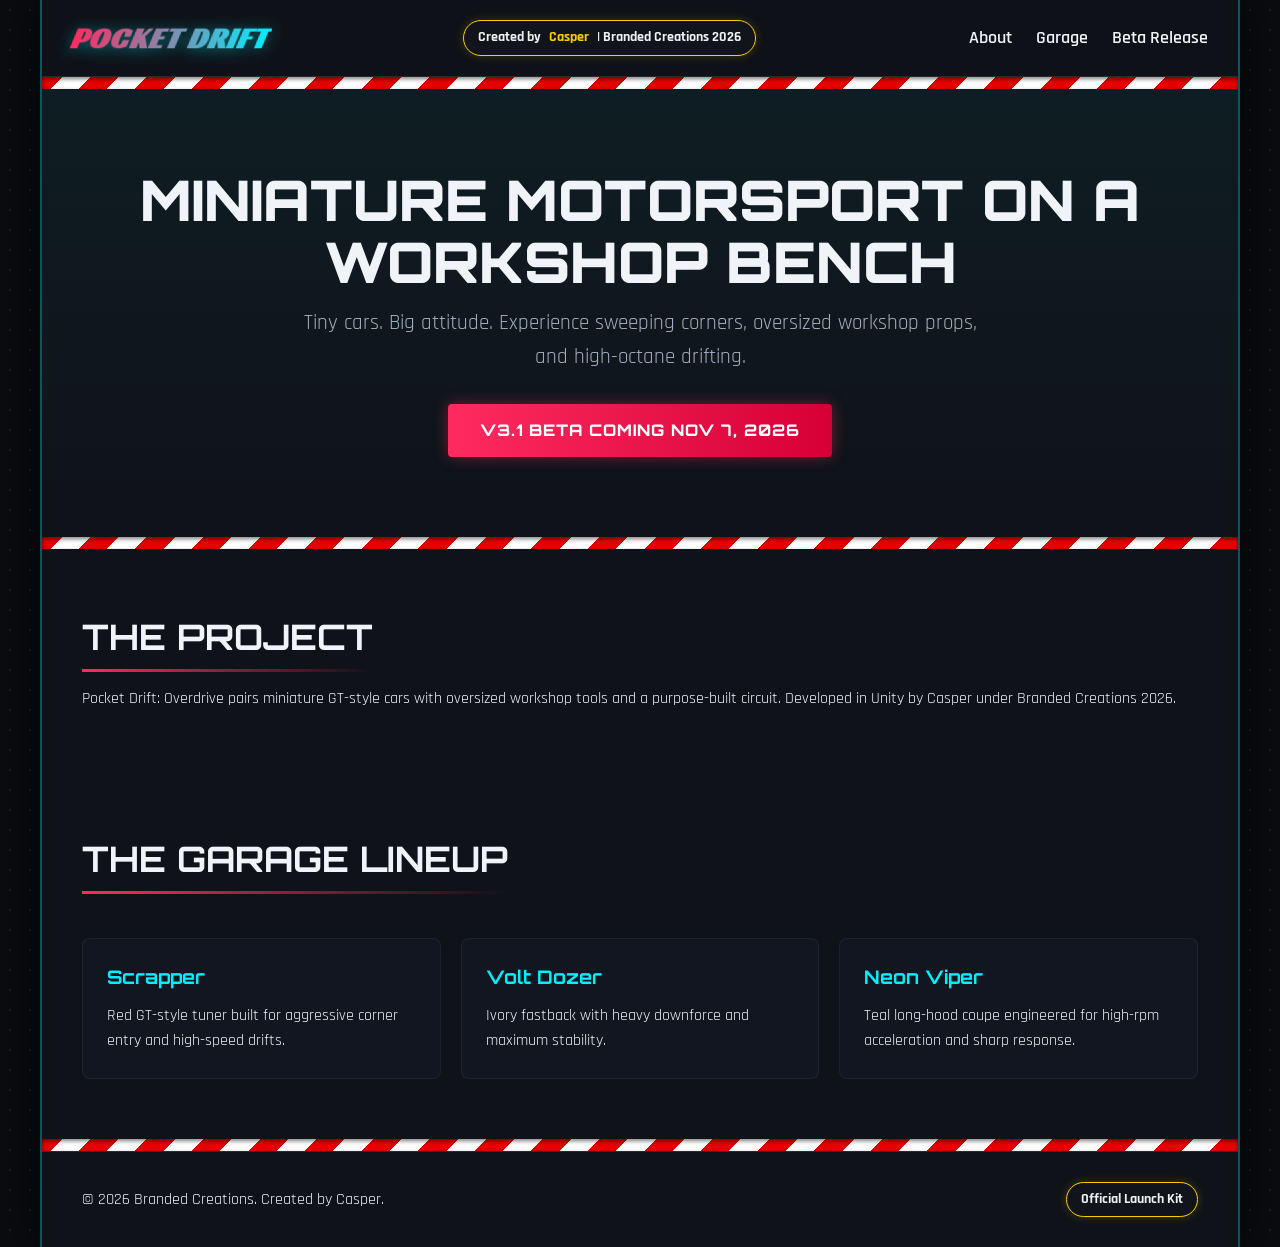
==== index.html @ f21019d1 "Update header logo typography and styling" ====
<!DOCTYPE html>
<html lang="en">
<head>
  <meta charset="UTF-8">
  <meta name="viewport" content="width=device-width, initial-scale=1.0">
  <title>Pocket Drift: Overdrive | Official Site</title>
  <link rel="preconnect" href="https://fonts.googleapis.com">
  <link rel="preconnect" href="https://fonts.gstatic.com" crossorigin>
  <link href="https://fonts.googleapis.com/css2?family=Orbitron:wght@600;800;900&family=Rajdhani:wght@500;600;700&family=Racing+Sans+One&display=swap" rel="stylesheet">
  <style>
    :root {
      --primary-red: #ff2a5f;
      --accent-cyan: #00f0ff;
      --badge-gold: #ffcc00;
      --bg-dark: #0a0c10;
      --card-bg: #121620;
      --text-main: #f0f4f8;
      --text-muted: #a0aec0;
    }
    * { box-sizing: border-box; margin: 0; padding: 0; }
    body {
      background-color: var(--bg-dark);
      background-image: radial-gradient(#1a1f2c 1px, transparent 1px);
      background-size: 20px 20px;
      color: var(--text-main);
      font-family: 'Rajdhani', sans-serif;
      line-height: 1.6;
    }
    /* Side Frame Layout */
    .site-container {
      max-width: 1200px;
      margin: 0 auto;
      background-color: #0f1218;
      border-left: 2px solid rgba(0, 240, 255, 0.3);
      border-right: 2px solid rgba(0, 240, 255, 0.3);
      box-shadow: 0 0 50px rgba(0, 0, 0, 0.8);
      position: relative;
      min-height: 100vh;
    }
    /* Racing Kerb Divider */
    .racing-divider-curb {
      height: 12px;
      width: 100%;
      background: repeating-linear-gradient(
        -45deg,
        #e60000,
        #e60000 20px,
        #ffffff 20px,
        #ffffff 40px
      );
      box-shadow: inset 0 2px 4px rgba(0,0,0,0.5);
    }
    /* Header & Top Logo */
    header {
      position: sticky;
      top: 0;
      z-index: 100;
      background: rgba(15, 18, 24, 0.95);
      backdrop-filter: blur(10px);
      border-bottom: 1px solid rgba(255, 255, 255, 0.1);
      padding: 15px 30px;
      display: flex;
      justify-content: space-between;
      align-items: center;
    }
    .header-logo {
      transform: skewX(-12deg);
      font-family: 'Racing Sans One', sans-serif;
      font-size: 1.8rem;
      font-weight: 900;
      background: linear-gradient(90deg, #ff2a5f, #00f0ff);
      -webkit-background-clip: text;
      -webkit-text-fill-color: transparent;
      filter: drop-shadow(0px 2px 8px rgba(0, 240, 255, 0.4));
      text-transform: uppercase;
      letter-spacing: 1px;
    }
    nav a {
      color: var(--text-main);
      text-decoration: none;
      margin-left: 20px;
      font-weight: 600;
      font-size: 1.1rem;
      transition: color 0.2s;
    }
    nav a:hover { color: var(--accent-cyan); }
    /* Creator Badge */
    .creator-badge {
      display: inline-flex;
      align-items: center;
      gap: 8px;
      padding: 6px 14px;
      border-radius: 20px;
      background: #11141a;
      border: 1px solid var(--badge-gold);
      box-shadow: 0 0 10px rgba(255, 204, 0, 0.2);
      font-size: 0.85rem;
      color: #f0f0f0;
      font-weight: 700;
    }
    .creator-badge span { color: var(--badge-gold); }
    /* Section Headers */
    .section-title {
      font-family: 'Orbitron', sans-serif;
      font-size: 2.2rem;
      text-transform: uppercase;
      margin-bottom: 20px;
      position: relative;
      display: inline-block;
    }
    .section-title::after {
      content: '';
      position: absolute;
      bottom: -6px;
      left: 0;
      width: 100%;
      height: 3px;
      background: linear-gradient(90deg, var(--primary-red), transparent);
    }
    /* Hero Section */
    .hero {
      padding: 80px 40px;
      text-align: center;
      background: linear-gradient(180deg, rgba(0,240,255,0.05) 0%, rgba(0,0,0,0) 100%);
    }
    .hero h1 {
      font-family: 'Orbitron', sans-serif;
      font-size: 3.5rem;
      font-weight: 900;
      line-height: 1.1;
      margin-bottom: 15px;
      text-transform: uppercase;
    }
    .hero p {
      font-size: 1.3rem;
      color: var(--text-muted);
      max-width: 700px;
      margin: 0 auto 30px;
    }
    .cta-button {
      display: inline-block;
      background: linear-gradient(90deg, var(--primary-red), #d60036);
      color: #fff;
      font-family: 'Orbitron', sans-serif;
      font-weight: 800;
      padding: 14px 32px;
      border-radius: 4px;
      text-decoration: none;
      text-transform: uppercase;
      letter-spacing: 1px;
      box-shadow: 0 0 15px rgba(255, 42, 95, 0.4);
      transition: transform 0.2s, box-shadow 0.2s;
    }
    .cta-button:hover {
      transform: translateY(-2deg);
      box-shadow: 0 0 25px rgba(255, 42, 95, 0.7);
    }
    /* Content Sections */
    .content-section { padding: 60px 40px; }
    .garage-grid { display: grid; grid-template-columns: repeat(auto-fit, minmax(280px, 1fr)); gap: 20px; margin-top: 30px; }
    .car-card {
      background: var(--card-bg);
      border: 1px solid rgba(255,255,255,0.05);
      border-radius: 8px;
      padding: 24px;
      transition: border-color 0.3s;
    }
    .car-card:hover { border-color: var(--accent-cyan); }
    .car-card h3 { font-family: 'Orbitron', sans-serif; color: var(--accent-cyan); margin-bottom: 10px; }
    /* Footer */
    footer {
      padding: 30px 40px;
      border-top: 1px solid rgba(255,255,255,0.1);
      display: flex;
      justify-content: space-between;
      align-items: center;
      flex-wrap: wrap;
      gap: 15px;
    }
  </style>
</head>
<body>
  <div class="site-container">
    <header>
      <div class="header-logo">Pocket Drift</div>
      <div class="creator-badge">Created by <span>Casper</span> | Branded Creations 2026</div>
      <nav>
        <a href="#about">About</a>
        <a href="#garage">Garage</a>
        <a href="#beta">Beta Release</a>
      </nav>
    </header>
    <div class="racing-divider-curb"></div>
    <section class="hero">
      <h1>Miniature Motorsport On A Workshop Bench</h1>
      <p>Tiny cars. Big attitude. Experience sweeping corners, oversized workshop props, and high-octane drifting.</p>
      <a href="#beta" class="cta-button">v3.1 Beta Coming Nov 7, 2026</a>
    </section>
    <div class="racing-divider-curb"></div>
    <section id="about" class="content-section">
      <h2 class="section-title">The Project</h2>
      <p>Pocket Drift: Overdrive pairs miniature GT-style cars with oversized workshop tools and a purpose-built circuit. Developed in Unity by Casper under Branded Creations 2026.</p>
    </section>
    <section id="garage" class="content-section">
      <h2 class="section-title">The Garage Lineup</h2>
      <div class="garage-grid">
        <div class="car-card">
          <h3>Scrapper</h3>
          <p>Red GT-style tuner built for aggressive corner entry and high-speed drifts.</p>
        </div>
        <div class="car-card">
          <h3>Volt Dozer</h3>
          <p>Ivory fastback with heavy downforce and maximum stability.</p>
        </div>
        <div class="car-card">
          <h3>Neon Viper</h3>
          <p>Teal long-hood coupe engineered for high-rpm acceleration and sharp response.</p>
        </div>
      </div>
    </section>
    <div class="racing-divider-curb"></div>
    <footer>
      <p>&copy; 2026 Branded Creations. Created by Casper.</p>
      <div class="creator-badge">Official Launch Kit</div>
    </footer>
  </div>
</body>
</html>
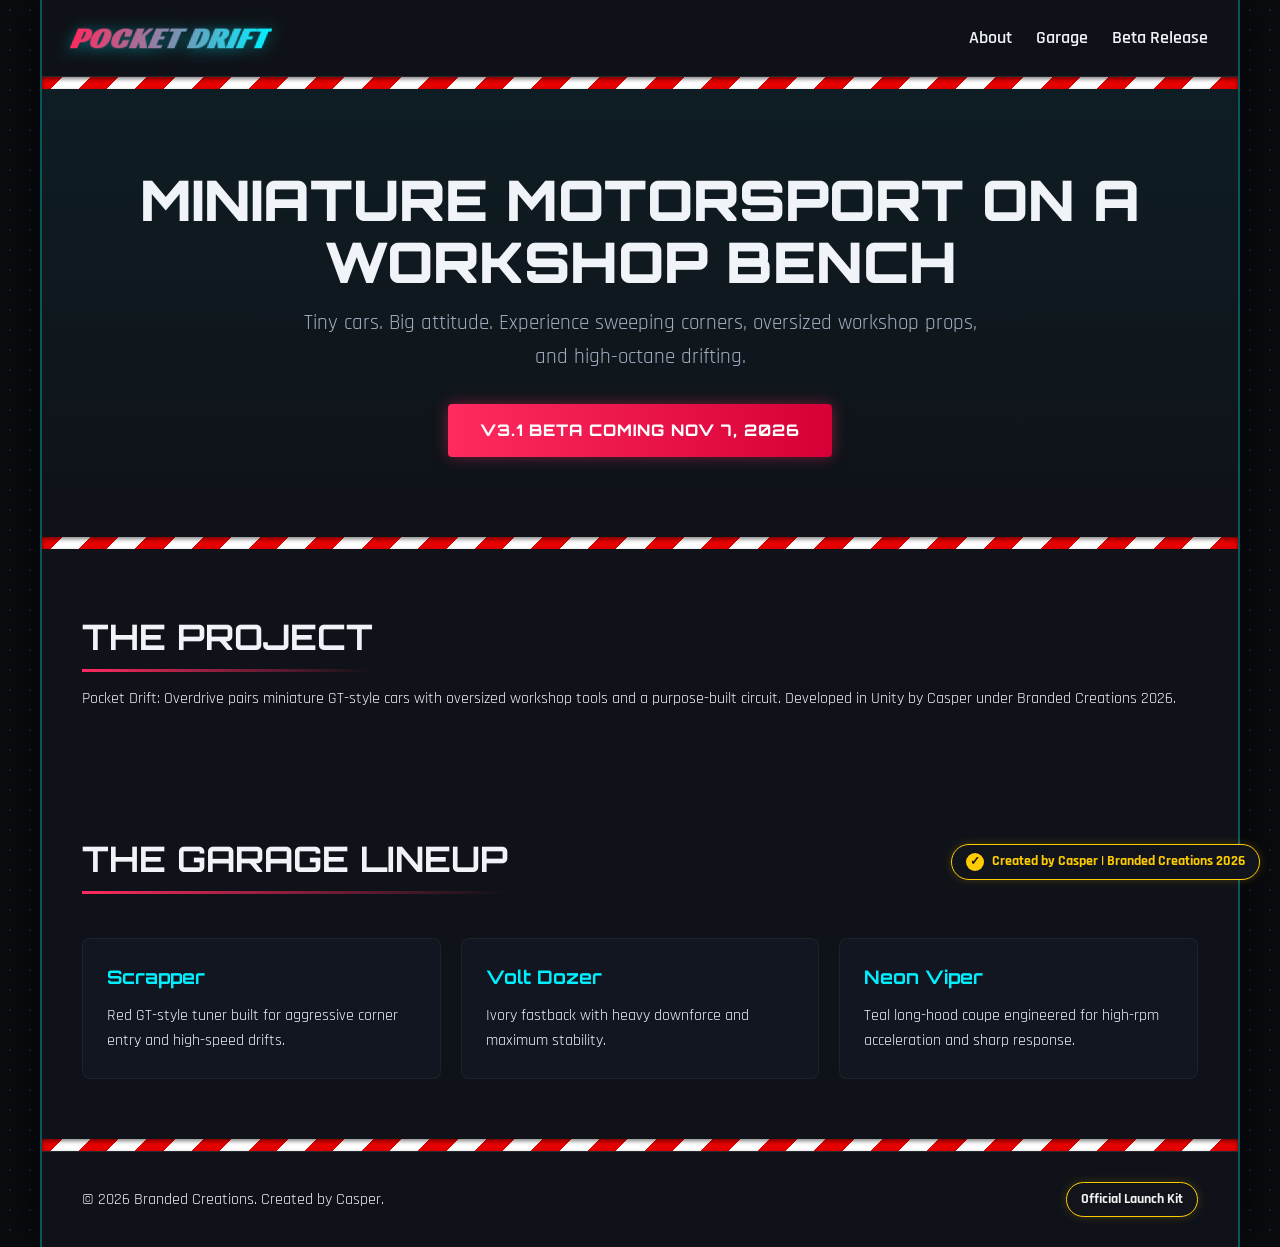
==== commit 189e95f1: "Add fixed verified creator badge" ====
--- a/index.html
+++ b/index.html
@@ -92,13 +92,30 @@
       padding: 6px 14px;
       border-radius: 20px;
       background: #11141a;
-      border: 1px solid var(--badge-gold);
+      border: 1px solid #ffcc00;
       box-shadow: 0 0 10px rgba(255, 204, 0, 0.2);
       font-size: 0.85rem;
       color: #f0f0f0;
       font-weight: 700;
     }
     .creator-badge span { color: var(--badge-gold); }
+    .creator-badge-fixed {
+      position: fixed;
+      right: 20px;
+      bottom: 20px;
+      z-index: 200;
+    }
+    .creator-badge .badge-check {
+      display: inline-grid;
+      place-items: center;
+      width: 18px;
+      height: 18px;
+      border-radius: 50%;
+      background: var(--badge-gold);
+      color: #11141a;
+      font-size: 0.75rem;
+      line-height: 1;
+    }
     /* Section Headers */
     .section-title {
       font-family: 'Orbitron', sans-serif;
@@ -177,13 +194,20 @@
       flex-wrap: wrap;
       gap: 15px;
     }
+    @media (max-width: 520px) {
+      .creator-badge-fixed {
+        right: 12px;
+        bottom: 12px;
+        max-width: calc(100vw - 24px);
+        font-size: 0.75rem;
+      }
+    }
   </style>
 </head>
 <body>
   <div class="site-container">
     <header>
       <div class="header-logo">Pocket Drift</div>
-      <div class="creator-badge">Created by <span>Casper</span> | Branded Creations 2026</div>
       <nav>
         <a href="#about">About</a>
         <a href="#garage">Garage</a>
@@ -224,5 +248,9 @@
       <div class="creator-badge">Official Launch Kit</div>
     </footer>
   </div>
+  <div class="creator-badge creator-badge-fixed">
+    <span class="badge-check" aria-label="Verified">✓</span>
+    <span>Created by Casper | Branded Creations 2026</span>
+  </div>
 </body>
 </html>
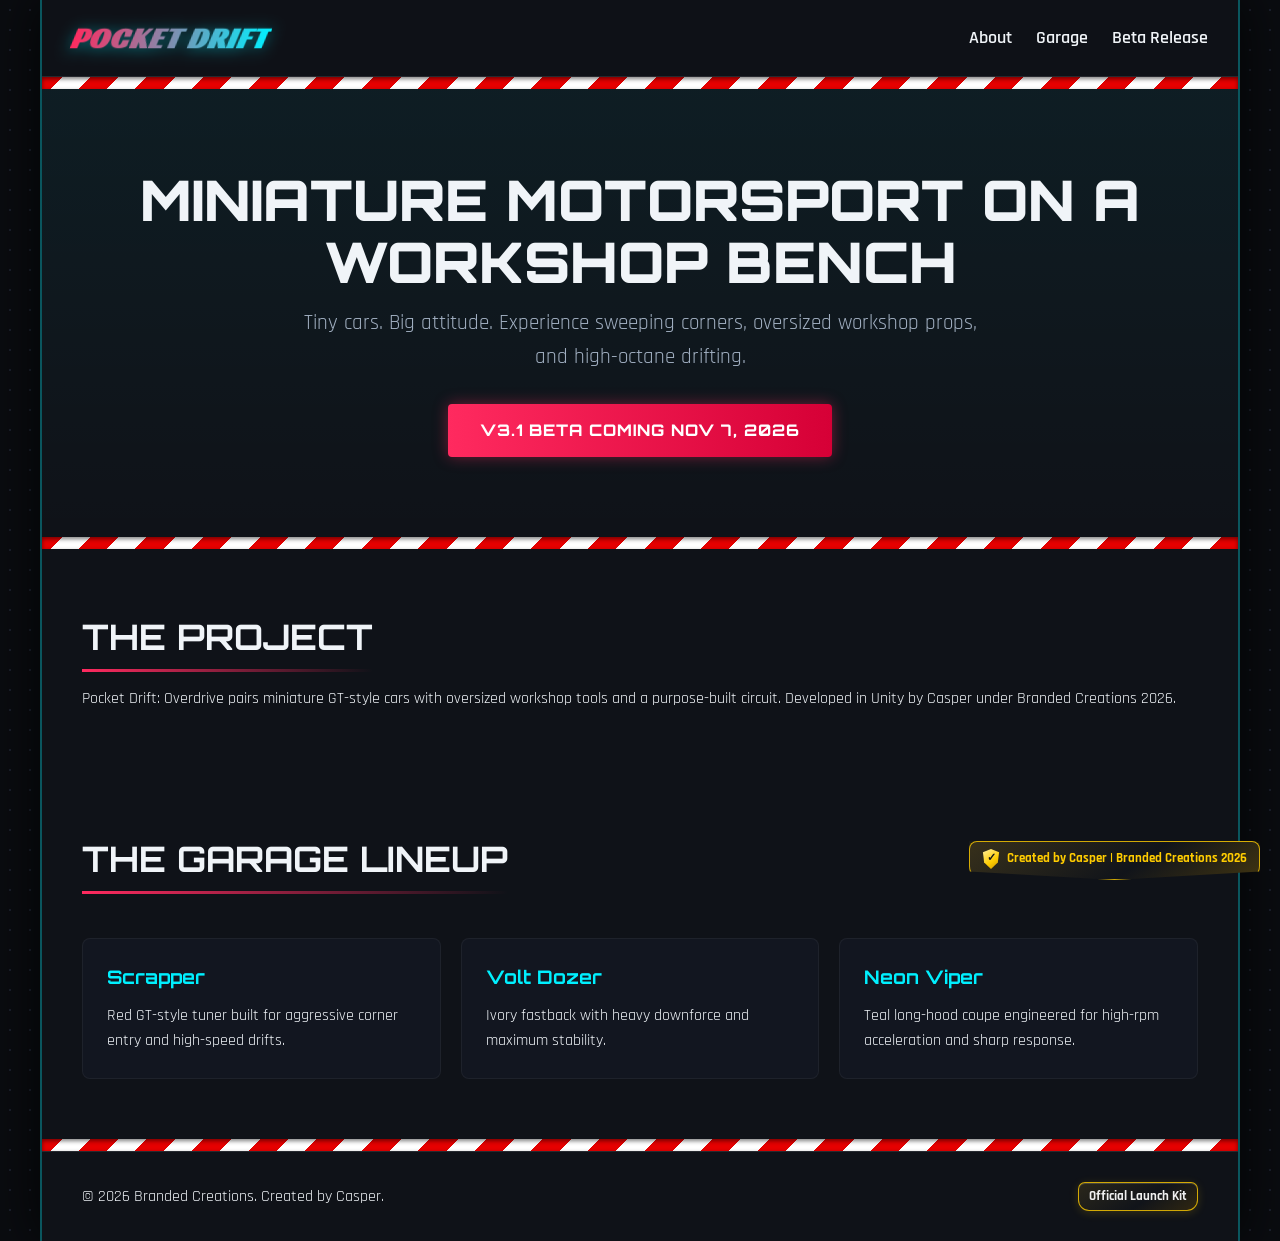
==== commit 1e352573: "Style creator badge as compact gold shield" ====
--- a/index.html
+++ b/index.html
@@ -84,17 +84,20 @@
       transition: color 0.2s;
     }
     nav a:hover { color: var(--accent-cyan); }
-    /* Creator Badge */
+    /* Compact metallic creator badge */
     .creator-badge {
       display: inline-flex;
       align-items: center;
-      gap: 8px;
-      padding: 6px 14px;
-      border-radius: 20px;
-      background: #11141a;
-      border: 1px solid #ffcc00;
-      box-shadow: 0 0 10px rgba(255, 204, 0, 0.2);
-      font-size: 0.85rem;
+      gap: 7px;
+      padding: 5px 10px;
+      border-radius: 7px 7px 11px 11px;
+      background: linear-gradient(145deg, #2a271b, #11141a 58%, #302711);
+      border: 1px solid rgba(255, 204, 0, 0.8);
+      box-shadow:
+        inset 0 1px 0 rgba(255, 255, 220, 0.16),
+        0 2px 10px rgba(255, 204, 0, 0.16);
+      font-size: 0.8rem;
+      line-height: 1.35;
       color: #f0f0f0;
       font-weight: 700;
     }
@@ -104,16 +107,23 @@
       right: 20px;
       bottom: 20px;
       z-index: 200;
+      padding: 7px 12px 10px;
+      border-radius: 8px 8px 14px 14px;
+      clip-path: polygon(0 0, 100% 0, 100% 78%, 50% 100%, 0 78%);
+      background: linear-gradient(145deg, #37301b, #11141a 58%, #403411);
+      box-shadow: 0 3px 14px rgba(255, 204, 0, 0.22);
     }
     .creator-badge .badge-check {
       display: inline-grid;
       place-items: center;
+      flex: 0 0 18px;
       width: 18px;
-      height: 18px;
-      border-radius: 50%;
-      background: var(--badge-gold);
+      height: 20px;
+      clip-path: polygon(50% 0, 95% 16%, 88% 68%, 50% 100%, 12% 68%, 5% 16%);
+      background: linear-gradient(145deg, #fff1a3, #ffcc00 60%, #c99400);
       color: #11141a;
-      font-size: 0.75rem;
+      font-size: 0.7rem;
+      font-weight: 900;
       line-height: 1;
     }
     /* Section Headers */
@@ -199,7 +209,7 @@
         right: 12px;
         bottom: 12px;
         max-width: calc(100vw - 24px);
-        font-size: 0.75rem;
+        font-size: 0.72rem;
       }
     }
   </style>
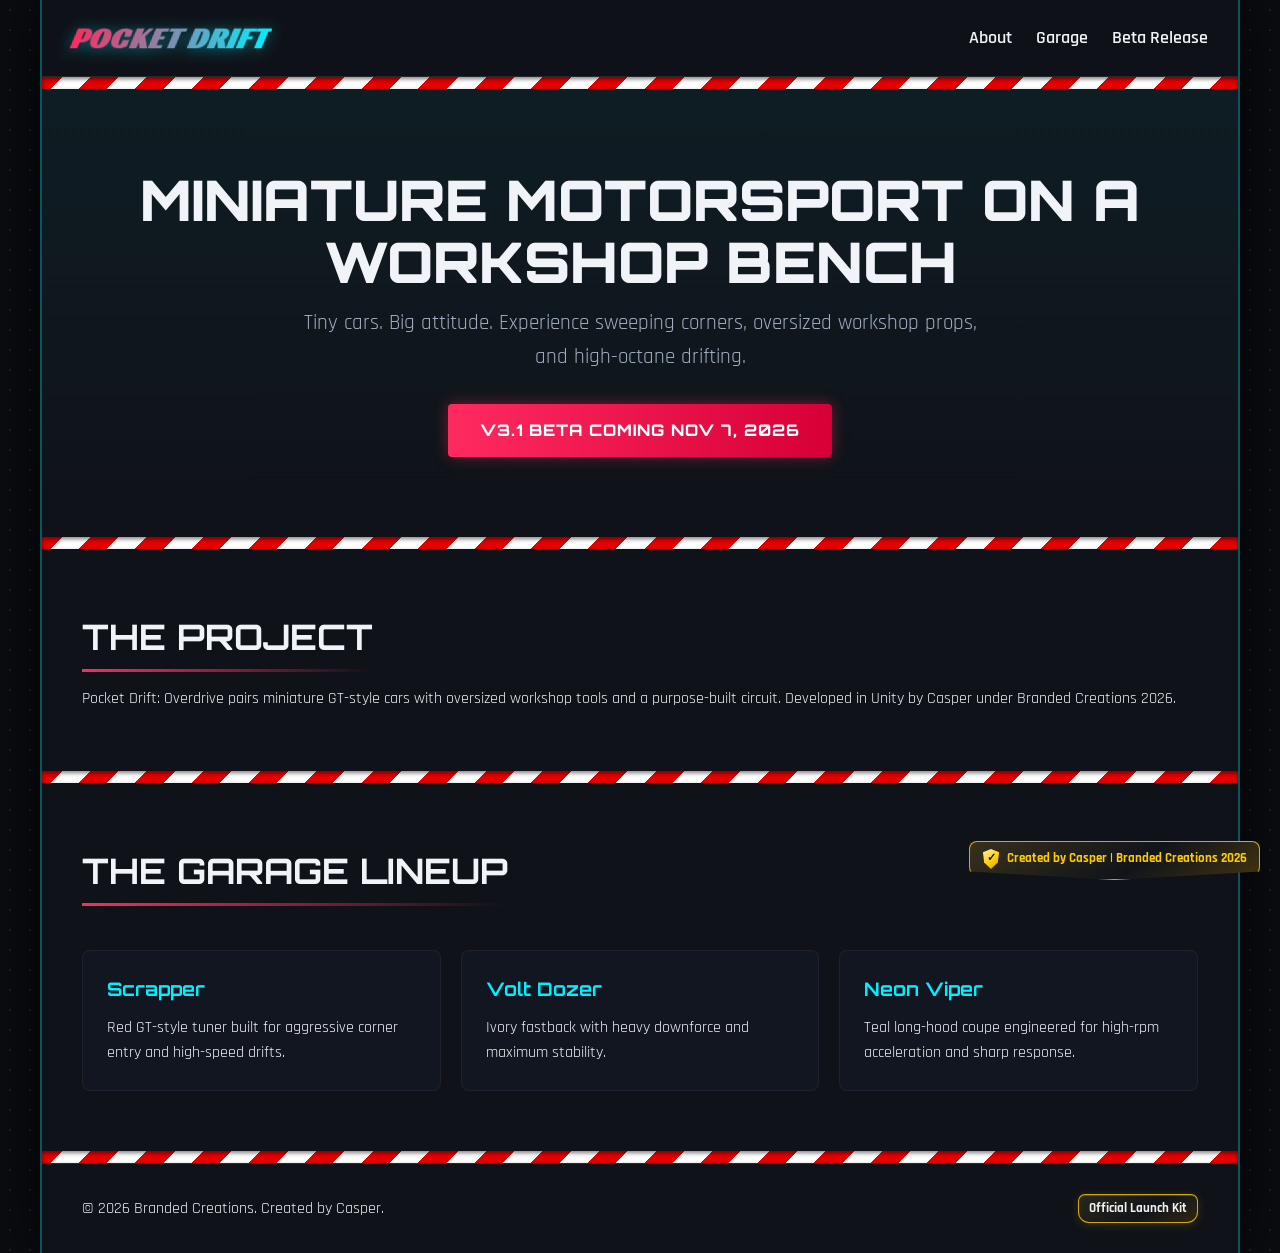
==== commit 71c8b563: "Add racing kerb section dividers" ====
--- a/index.html
+++ b/index.html
@@ -37,7 +37,7 @@
       position: relative;
       min-height: 100vh;
     }
-    /* Racing Kerb Divider */
+    /* Red-and-white racing kerb transitions */
     .racing-divider-curb {
       height: 12px;
       width: 100%;
@@ -179,7 +179,7 @@
       transition: transform 0.2s, box-shadow 0.2s;
     }
     .cta-button:hover {
-      transform: translateY(-2deg);
+      transform: translateY(-2px);
       box-shadow: 0 0 25px rgba(255, 42, 95, 0.7);
     }
     /* Content Sections */
@@ -205,6 +205,8 @@
       gap: 15px;
     }
     @media (max-width: 520px) {
+      header { padding: 14px 18px; }
+      nav a { margin-left: 10px; font-size: 0.95rem; }
       .creator-badge-fixed {
         right: 12px;
         bottom: 12px;
@@ -224,17 +226,18 @@
         <a href="#beta">Beta Release</a>
       </nav>
     </header>
-    <div class="racing-divider-curb"></div>
+    <div class="racing-divider-curb" aria-hidden="true"></div>
     <section class="hero">
       <h1>Miniature Motorsport On A Workshop Bench</h1>
       <p>Tiny cars. Big attitude. Experience sweeping corners, oversized workshop props, and high-octane drifting.</p>
       <a href="#beta" class="cta-button">v3.1 Beta Coming Nov 7, 2026</a>
     </section>
-    <div class="racing-divider-curb"></div>
+    <div class="racing-divider-curb" aria-hidden="true"></div>
     <section id="about" class="content-section">
       <h2 class="section-title">The Project</h2>
       <p>Pocket Drift: Overdrive pairs miniature GT-style cars with oversized workshop tools and a purpose-built circuit. Developed in Unity by Casper under Branded Creations 2026.</p>
     </section>
+    <div class="racing-divider-curb" aria-hidden="true"></div>
     <section id="garage" class="content-section">
       <h2 class="section-title">The Garage Lineup</h2>
       <div class="garage-grid">
@@ -252,7 +255,7 @@
         </div>
       </div>
     </section>
-    <div class="racing-divider-curb"></div>
+    <div class="racing-divider-curb" aria-hidden="true"></div>
     <footer>
       <p>&copy; 2026 Branded Creations. Created by Casper.</p>
       <div class="creator-badge">Official Launch Kit</div>
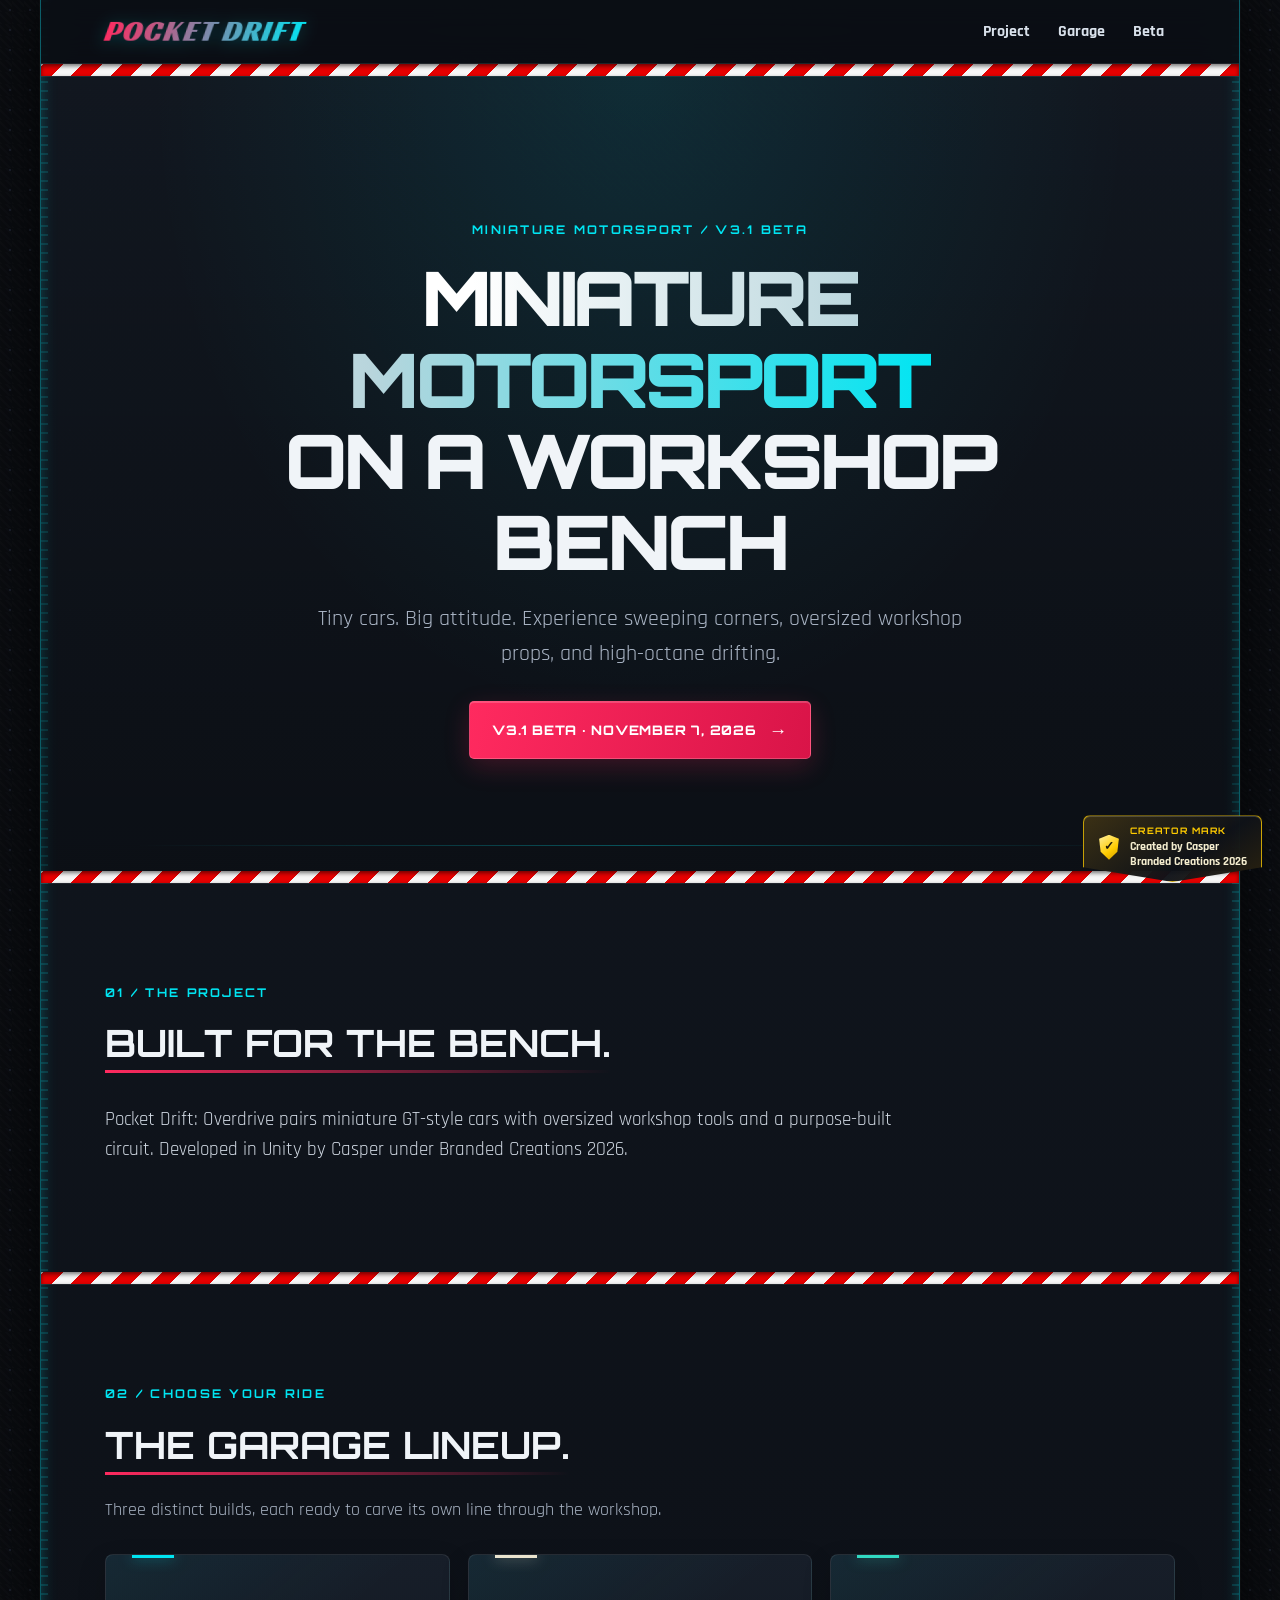
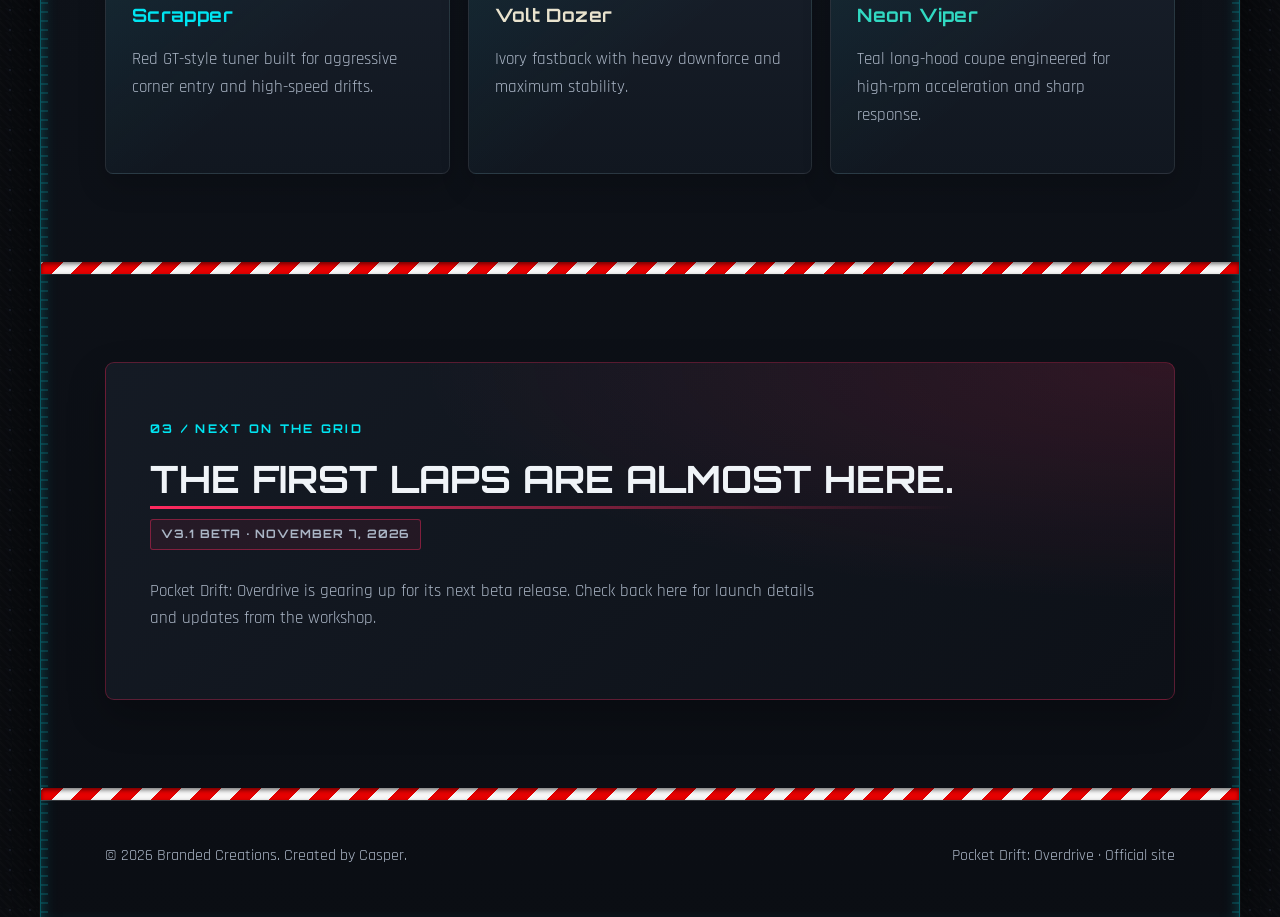
==== commit 31d88dbc: "Polish Pocket Drift landing page design and responsiveness" ====
--- a/index.html
+++ b/index.html
@@ -1,269 +1,492 @@
-<!DOCTYPE html>
+<!doctype html>
 <html lang="en">
 <head>
-  <meta charset="UTF-8">
-  <meta name="viewport" content="width=device-width, initial-scale=1.0">
+  <meta charset="utf-8">
+  <meta name="viewport" content="width=device-width, initial-scale=1">
+  <meta name="theme-color" content="#0a0c10">
+  <meta name="description" content="Pocket Drift: Overdrive — miniature motorsport, tiny cars, and high-octane workshop drifting by Branded Creations.">
   <title>Pocket Drift: Overdrive | Official Site</title>
   <link rel="preconnect" href="https://fonts.googleapis.com">
   <link rel="preconnect" href="https://fonts.gstatic.com" crossorigin>
-  <link href="https://fonts.googleapis.com/css2?family=Orbitron:wght@600;800;900&family=Rajdhani:wght@500;600;700&family=Racing+Sans+One&display=swap" rel="stylesheet">
+  <link href="https://fonts.googleapis.com/css2?family=Orbitron:wght@600;700;800;900&family=Rajdhani:wght@500;600;700&family=Racing+Sans+One&display=swap" rel="stylesheet">
   <style>
     :root {
+      color-scheme: dark;
       --primary-red: #ff2a5f;
-      --accent-cyan: #00f0ff;
+      --red-deep: #d91448;
+      --accent-cyan: #00e5f2;
       --badge-gold: #ffcc00;
       --bg-dark: #0a0c10;
-      --card-bg: #121620;
+      --surface: #10151d;
+      --card-bg: #151b25;
       --text-main: #f0f4f8;
-      --text-muted: #a0aec0;
-    }
-    * { box-sizing: border-box; margin: 0; padding: 0; }
+      --text-muted: #aab5c5;
+      --frame-width: min(1200px, 100%);
+      --page-gutter: clamp(20px, 5vw, 64px);
+    }
+
+    *,
+    *::before,
+    *::after { box-sizing: border-box; }
+
+    html { scroll-behavior: smooth; }
+
     body {
+      min-width: 320px;
+      min-height: 100vh;
+      margin: 0;
+      color: var(--text-main);
       background-color: var(--bg-dark);
-      background-image: radial-gradient(#1a1f2c 1px, transparent 1px);
-      background-size: 20px 20px;
-      color: var(--text-main);
+      background-image:
+        radial-gradient(circle at 50% 0%, rgba(0, 229, 242, 0.08), transparent 34rem),
+        radial-gradient(#1a1f2c 1px, transparent 1px),
+        repeating-linear-gradient(45deg, rgba(255,255,255,0.012) 0 2px, transparent 2px 6px);
+      background-size: auto, 20px 20px, 12px 12px;
       font-family: 'Rajdhani', sans-serif;
+      font-size: 1.08rem;
       line-height: 1.6;
     }
-    /* Side Frame Layout */
+
+    a { color: inherit; }
+    a:focus-visible { outline: 2px solid var(--accent-cyan); outline-offset: 4px; }
+
     .site-container {
-      max-width: 1200px;
+      position: relative;
+      isolation: isolate;
+      width: var(--frame-width);
+      min-height: 100vh;
       margin: 0 auto;
-      background-color: #0f1218;
-      border-left: 2px solid rgba(0, 240, 255, 0.3);
-      border-right: 2px solid rgba(0, 240, 255, 0.3);
-      box-shadow: 0 0 50px rgba(0, 0, 0, 0.8);
-      position: relative;
-      min-height: 100vh;
-    }
-    /* Red-and-white racing kerb transitions */
+      overflow: clip;
+      background:
+        linear-gradient(180deg, rgba(18, 24, 33, 0.98), rgba(11, 14, 20, 0.99));
+      border-inline: 1px solid rgba(0, 229, 242, 0.34);
+      box-shadow:
+        0 0 0 1px rgba(255,255,255,0.025),
+        0 0 54px rgba(0,0,0,0.78),
+        inset 12px 0 22px -22px rgba(0,229,242,0.8),
+        inset -12px 0 22px -22px rgba(0,229,242,0.8);
+    }
+
+    .site-container::before,
+    .site-container::after {
+      position: absolute;
+      z-index: -1;
+      top: 0;
+      bottom: 0;
+      width: 7px;
+      content: '';
+      pointer-events: none;
+      opacity: 0.5;
+      background: repeating-linear-gradient(
+        180deg,
+        rgba(0,229,242,0.3) 0 2px,
+        transparent 2px 9px
+      );
+    }
+    .site-container::before { left: 0; }
+    .site-container::after { right: 0; }
+
     .racing-divider-curb {
+      width: 100%;
       height: 12px;
-      width: 100%;
       background: repeating-linear-gradient(
         -45deg,
-        #e60000,
-        #e60000 20px,
-        #ffffff 20px,
-        #ffffff 40px
+        #e60000 0 14px,
+        #f7f7f7 14px 28px
       );
-      box-shadow: inset 0 2px 4px rgba(0,0,0,0.5);
-    }
-    /* Header & Top Logo */
-    header {
+      box-shadow: inset 0 2px 4px rgba(0,0,0,0.55), 0 1px 0 rgba(255,255,255,0.08);
+    }
+
+    .site-header {
       position: sticky;
+      z-index: 20;
       top: 0;
-      z-index: 100;
-      background: rgba(15, 18, 24, 0.95);
-      backdrop-filter: blur(10px);
-      border-bottom: 1px solid rgba(255, 255, 255, 0.1);
-      padding: 15px 30px;
       display: flex;
+      align-items: center;
       justify-content: space-between;
+      gap: 24px;
+      padding: 14px var(--page-gutter);
+      border-bottom: 1px solid rgba(255,255,255,0.09);
+      background: rgba(10, 13, 19, 0.88);
+      backdrop-filter: blur(14px);
+      -webkit-backdrop-filter: blur(14px);
+    }
+
+    .header-logo {
+      flex: 0 0 auto;
+      color: var(--text-main);
+      font-family: 'Racing Sans One', sans-serif;
+      font-size: clamp(1.25rem, 3vw, 1.8rem);
+      line-height: 1;
+      letter-spacing: 0.04em;
+      text-decoration: none;
+      text-transform: uppercase;
+      transform: skewX(-9deg);
+      background: linear-gradient(100deg, var(--primary-red), var(--accent-cyan));
+      -webkit-background-clip: text;
+      background-clip: text;
+      -webkit-text-fill-color: transparent;
+      filter: drop-shadow(0 2px 8px rgba(0,229,242,0.25));
+    }
+
+    nav {
+      display: flex;
+      flex-wrap: wrap;
+      justify-content: flex-end;
+      gap: 6px;
+    }
+
+    nav a {
+      padding: 8px 11px;
+      border-radius: 4px;
+      color: #d9e1eb;
+      font-size: 1rem;
+      font-weight: 700;
+      line-height: 1.2;
+      text-decoration: none;
+      transition: color 160ms ease, background-color 160ms ease;
+    }
+    nav a:hover,
+    nav a:focus-visible {
+      color: var(--accent-cyan);
+      background: rgba(0,229,242,0.08);
+    }
+
+    .hero {
+      position: relative;
+      padding: clamp(76px, 12vw, 132px) var(--page-gutter) clamp(72px, 10vw, 112px);
+      overflow: hidden;
+      text-align: center;
+      background:
+        radial-gradient(ellipse at 50% 0%, rgba(0,229,242,0.1), transparent 58%),
+        linear-gradient(180deg, rgba(0,0,0,0.02), rgba(0,0,0,0.24));
+    }
+
+    .hero::after {
+      position: absolute;
+      right: 8%;
+      bottom: 25px;
+      left: 8%;
+      height: 1px;
+      content: '';
+      background: linear-gradient(90deg, transparent, rgba(0,229,242,0.32), transparent);
+    }
+
+    .eyebrow {
+      margin-bottom: 18px;
+      color: var(--accent-cyan);
+      font-family: 'Orbitron', sans-serif;
+      font-size: 0.75rem;
+      font-weight: 700;
+      letter-spacing: 0.19em;
+      text-transform: uppercase;
+    }
+
+    .hero h1 {
+      max-width: 1000px;
+      margin: 0 auto 20px;
+      font-family: 'Orbitron', sans-serif;
+      font-size: clamp(2.2rem, 6.2vw, 4.7rem);
+      font-weight: 900;
+      line-height: 1.08;
+      letter-spacing: -0.045em;
+      text-wrap: balance;
+      text-transform: uppercase;
+    }
+
+    .hero h1 span {
+      color: transparent;
+      background: linear-gradient(90deg, #fff 5%, #b8d5dc 45%, var(--accent-cyan));
+      -webkit-background-clip: text;
+      background-clip: text;
+    }
+
+    .hero-copy {
+      max-width: 660px;
+      margin: 0 auto 30px;
+      color: var(--text-muted);
+      font-size: clamp(1.15rem, 2.4vw, 1.35rem);
+      text-wrap: pretty;
+    }
+
+    .cta-button {
+      display: inline-flex;
+      min-height: 52px;
       align-items: center;
-    }
-    .header-logo {
-      transform: skewX(-12deg);
-      font-family: 'Racing Sans One', sans-serif;
-      font-size: 1.8rem;
-      font-weight: 900;
-      background: linear-gradient(90deg, #ff2a5f, #00f0ff);
-      -webkit-background-clip: text;
-      -webkit-text-fill-color: transparent;
-      filter: drop-shadow(0px 2px 8px rgba(0, 240, 255, 0.4));
-      text-transform: uppercase;
-      letter-spacing: 1px;
-    }
-    nav a {
-      color: var(--text-main);
+      justify-content: center;
+      gap: 12px;
+      padding: 13px 22px;
+      border: 1px solid rgba(255,255,255,0.2);
+      border-radius: 5px;
+      color: #fff;
+      background: linear-gradient(105deg, var(--primary-red), var(--red-deep));
+      box-shadow: 0 8px 26px rgba(255,42,95,0.2), inset 0 1px 0 rgba(255,255,255,0.18);
+      font-family: 'Orbitron', sans-serif;
+      font-size: 0.82rem;
+      font-weight: 800;
+      letter-spacing: 0.06em;
       text-decoration: none;
-      margin-left: 20px;
-      font-weight: 600;
+      text-transform: uppercase;
+      transition: transform 180ms ease, box-shadow 180ms ease, filter 180ms ease;
+    }
+    .cta-button::after { content: '→'; font-size: 1.15rem; }
+    .cta-button:hover {
+      transform: translateY(-2px);
+      filter: brightness(1.08);
+      box-shadow: 0 12px 30px rgba(255,42,95,0.32), inset 0 1px 0 rgba(255,255,255,0.2);
+    }
+
+    .content-section {
+      padding: clamp(52px, 8vw, 88px) var(--page-gutter);
+      scroll-margin-top: 85px;
+    }
+    .section-heading { margin-bottom: 28px; }
+    .section-title {
+      position: relative;
+      display: inline-block;
+      margin: 0 0 12px;
+      font-family: 'Orbitron', sans-serif;
+      font-size: clamp(1.55rem, 3.8vw, 2.35rem);
+      line-height: 1.2;
+      text-transform: uppercase;
+    }
+    .section-title::after {
+      position: absolute;
+      right: 0;
+      bottom: -8px;
+      left: 0;
+      height: 3px;
+      content: '';
+      background: linear-gradient(90deg, var(--primary-red), rgba(255,42,95,0));
+    }
+    .section-intro {
+      max-width: 700px;
+      color: var(--text-muted);
       font-size: 1.1rem;
-      transition: color 0.2s;
-    }
-    nav a:hover { color: var(--accent-cyan); }
-    /* Compact metallic creator badge */
-    .creator-badge {
-      display: inline-flex;
+    }
+    .project-copy { max-width: 830px; color: #d0d8e2; font-size: 1.18rem; }
+
+    .garage-grid {
+      display: grid;
+      grid-template-columns: repeat(3, minmax(0, 1fr));
+      gap: 18px;
+      margin-top: 30px;
+    }
+    .car-card {
+      position: relative;
+      min-height: 190px;
+      padding: 26px;
+      overflow: hidden;
+      border: 1px solid rgba(255,255,255,0.085);
+      border-radius: 8px;
+      background:
+        linear-gradient(140deg, rgba(0,229,242,0.055), transparent 52%),
+        linear-gradient(180deg, #171e29, #111720);
+      box-shadow: 0 12px 28px rgba(0,0,0,0.18);
+      transition: transform 180ms ease, border-color 180ms ease, box-shadow 180ms ease;
+    }
+    .car-card::before {
+      position: absolute;
+      top: 0;
+      left: 26px;
+      width: 42px;
+      height: 3px;
+      content: '';
+      background: var(--card-accent, var(--accent-cyan));
+      box-shadow: 0 0 14px color-mix(in srgb, var(--card-accent, var(--accent-cyan)) 60%, transparent);
+    }
+    .car-card:nth-child(2) { --card-accent: #e9e3ce; }
+    .car-card:nth-child(3) { --card-accent: #31d9c2; }
+    .car-card:hover {
+      transform: translateY(-4px);
+      border-color: color-mix(in srgb, var(--card-accent, var(--accent-cyan)) 58%, transparent);
+      box-shadow: 0 18px 34px rgba(0,0,0,0.3);
+    }
+    .car-card h3 {
+      margin-bottom: 10px;
+      color: var(--card-accent, var(--accent-cyan));
+      font-family: 'Orbitron', sans-serif;
+      font-size: 1.15rem;
+      letter-spacing: 0.02em;
+    }
+    .car-card p { color: var(--text-muted); }
+
+    .beta-panel {
+      position: relative;
+      padding: clamp(26px, 5vw, 44px);
+      border: 1px solid rgba(255,42,95,0.3);
+      border-radius: 9px;
+      background:
+        radial-gradient(ellipse at 100% 0%, rgba(255,42,95,0.14), transparent 50%),
+        linear-gradient(135deg, rgba(21,27,37,0.98), rgba(13,17,24,0.98));
+      box-shadow: 0 16px 38px rgba(0,0,0,0.24);
+    }
+    .beta-panel .section-title::after { background: linear-gradient(90deg, var(--primary-red), transparent); }
+    .beta-panel p:not(.eyebrow) { max-width: 670px; margin: 6px 0 22px; color: var(--text-muted); }
+    .beta-date {
+      display: inline-block;
+      margin: 0 0 18px;
+      padding: 5px 10px;
+      border: 1px solid rgba(255,42,95,0.42);
+      border-radius: 3px;
+      color: #ffd8e2;
+      background: rgba(255,42,95,0.08);
+      font-family: 'Orbitron', sans-serif;
+      font-size: 0.73rem;
+      font-weight: 700;
+      letter-spacing: 0.08em;
+      text-transform: uppercase;
+    }
+
+    footer {
+      display: flex;
       align-items: center;
-      gap: 7px;
-      padding: 5px 10px;
-      border-radius: 7px 7px 11px 11px;
-      background: linear-gradient(145deg, #2a271b, #11141a 58%, #302711);
-      border: 1px solid rgba(255, 204, 0, 0.8);
-      box-shadow:
-        inset 0 1px 0 rgba(255, 255, 220, 0.16),
-        0 2px 10px rgba(255, 204, 0, 0.16);
-      font-size: 0.8rem;
-      line-height: 1.35;
-      color: #f0f0f0;
-      font-weight: 700;
-    }
-    .creator-badge span { color: var(--badge-gold); }
+      justify-content: space-between;
+      flex-wrap: wrap;
+      gap: 16px;
+      padding: 26px var(--page-gutter) 34px;
+      border-top: 1px solid rgba(255,255,255,0.1);
+      color: var(--text-muted);
+      font-size: 0.98rem;
+    }
+
     .creator-badge-fixed {
       position: fixed;
-      right: 20px;
-      bottom: 20px;
-      z-index: 200;
-      padding: 7px 12px 10px;
-      border-radius: 8px 8px 14px 14px;
+      z-index: 30;
+      right: max(18px, env(safe-area-inset-right));
+      bottom: max(18px, env(safe-area-inset-bottom));
+      display: flex;
+      align-items: center;
+      gap: 10px;
+      max-width: min(340px, calc(100vw - 32px));
+      padding: 9px 14px 12px;
+      border: 1px solid rgba(255,204,0,0.75);
+      border-radius: 7px 7px 12px 12px;
+      color: #f4edcf;
+      background: linear-gradient(145deg, rgba(61,50,21,0.97), rgba(15,18,24,0.97) 62%, rgba(43,35,16,0.97));
+      box-shadow: 0 5px 20px rgba(0,0,0,0.42), 0 0 18px rgba(255,204,0,0.12), inset 0 1px 0 rgba(255,255,220,0.18);
       clip-path: polygon(0 0, 100% 0, 100% 78%, 50% 100%, 0 78%);
-      background: linear-gradient(145deg, #37301b, #11141a 58%, #403411);
-      box-shadow: 0 3px 14px rgba(255, 204, 0, 0.22);
-    }
-    .creator-badge .badge-check {
-      display: inline-grid;
+      font-size: 0.76rem;
+      font-weight: 700;
+      line-height: 1.25;
+    }
+    .creator-badge-icon {
+      display: grid;
+      flex: 0 0 22px;
+      width: 22px;
+      height: 25px;
       place-items: center;
-      flex: 0 0 18px;
-      width: 18px;
-      height: 20px;
+      color: #211a08;
+      background: linear-gradient(145deg, #fff1a3, var(--badge-gold) 60%, #c99400);
       clip-path: polygon(50% 0, 95% 16%, 88% 68%, 50% 100%, 12% 68%, 5% 16%);
-      background: linear-gradient(145deg, #fff1a3, #ffcc00 60%, #c99400);
-      color: #11141a;
-      font-size: 0.7rem;
+      font-size: 0.78rem;
       font-weight: 900;
-      line-height: 1;
-    }
-    /* Section Headers */
-    .section-title {
-      font-family: 'Orbitron', sans-serif;
-      font-size: 2.2rem;
-      text-transform: uppercase;
-      margin-bottom: 20px;
-      position: relative;
-      display: inline-block;
-    }
-    .section-title::after {
-      content: '';
-      position: absolute;
-      bottom: -6px;
-      left: 0;
-      width: 100%;
-      height: 3px;
-      background: linear-gradient(90deg, var(--primary-red), transparent);
-    }
-    /* Hero Section */
-    .hero {
-      padding: 80px 40px;
-      text-align: center;
-      background: linear-gradient(180deg, rgba(0,240,255,0.05) 0%, rgba(0,0,0,0) 100%);
-    }
-    .hero h1 {
-      font-family: 'Orbitron', sans-serif;
-      font-size: 3.5rem;
-      font-weight: 900;
-      line-height: 1.1;
-      margin-bottom: 15px;
-      text-transform: uppercase;
-    }
-    .hero p {
-      font-size: 1.3rem;
-      color: var(--text-muted);
-      max-width: 700px;
-      margin: 0 auto 30px;
-    }
-    .cta-button {
-      display: inline-block;
-      background: linear-gradient(90deg, var(--primary-red), #d60036);
-      color: #fff;
-      font-family: 'Orbitron', sans-serif;
-      font-weight: 800;
-      padding: 14px 32px;
-      border-radius: 4px;
-      text-decoration: none;
-      text-transform: uppercase;
-      letter-spacing: 1px;
-      box-shadow: 0 0 15px rgba(255, 42, 95, 0.4);
-      transition: transform 0.2s, box-shadow 0.2s;
-    }
-    .cta-button:hover {
-      transform: translateY(-2px);
-      box-shadow: 0 0 25px rgba(255, 42, 95, 0.7);
-    }
-    /* Content Sections */
-    .content-section { padding: 60px 40px; }
-    .garage-grid { display: grid; grid-template-columns: repeat(auto-fit, minmax(280px, 1fr)); gap: 20px; margin-top: 30px; }
-    .car-card {
-      background: var(--card-bg);
-      border: 1px solid rgba(255,255,255,0.05);
-      border-radius: 8px;
-      padding: 24px;
-      transition: border-color 0.3s;
-    }
-    .car-card:hover { border-color: var(--accent-cyan); }
-    .car-card h3 { font-family: 'Orbitron', sans-serif; color: var(--accent-cyan); margin-bottom: 10px; }
-    /* Footer */
-    footer {
-      padding: 30px 40px;
-      border-top: 1px solid rgba(255,255,255,0.1);
-      display: flex;
-      justify-content: space-between;
-      align-items: center;
-      flex-wrap: wrap;
-      gap: 15px;
-    }
-    @media (max-width: 520px) {
-      header { padding: 14px 18px; }
-      nav a { margin-left: 10px; font-size: 0.95rem; }
-      .creator-badge-fixed {
-        right: 12px;
-        bottom: 12px;
-        max-width: calc(100vw - 24px);
-        font-size: 0.72rem;
-      }
+    }
+    .creator-badge-copy { display: grid; gap: 2px; }
+    .creator-badge-label {
+      color: var(--badge-gold);
+      font-family: 'Orbitron', sans-serif;
+      font-size: 0.56rem;
+      letter-spacing: 0.14em;
+      text-transform: uppercase;
+    }
+
+    @media (max-width: 760px) {
+      .site-container { width: 100%; }
+      .garage-grid { grid-template-columns: 1fr; }
+      .car-card { min-height: auto; }
+    }
+    @media (max-width: 560px) {
+      :root { --page-gutter: 22px; }
+      .site-header { align-items: flex-start; flex-direction: column; gap: 12px; padding-block: 13px; }
+      nav { justify-content: flex-start; width: 100%; gap: 2px; }
+      nav a { padding: 7px 9px; font-size: 0.92rem; }
+      .hero { padding-top: 72px; }
+      .creator-badge-fixed { right: 10px; bottom: 10px; font-size: 0.68rem; }
+      footer { padding-bottom: 88px; }
+    }
+    @media (prefers-reduced-motion: reduce) {
+      html { scroll-behavior: auto; }
+      *, *::before, *::after { transition-duration: 0.01ms !important; animation-duration: 0.01ms !important; }
     }
   </style>
 </head>
 <body>
   <div class="site-container">
-    <header>
-      <div class="header-logo">Pocket Drift</div>
-      <nav>
-        <a href="#about">About</a>
+    <header class="site-header">
+      <a class="header-logo" href="#top" aria-label="Pocket Drift home">Pocket Drift</a>
+      <nav aria-label="Main navigation">
+        <a href="#about">Project</a>
         <a href="#garage">Garage</a>
-        <a href="#beta">Beta Release</a>
+        <a href="#beta">Beta</a>
       </nav>
     </header>
-    <div class="racing-divider-curb" aria-hidden="true"></div>
-    <section class="hero">
-      <h1>Miniature Motorsport On A Workshop Bench</h1>
-      <p>Tiny cars. Big attitude. Experience sweeping corners, oversized workshop props, and high-octane drifting.</p>
-      <a href="#beta" class="cta-button">v3.1 Beta Coming Nov 7, 2026</a>
-    </section>
-    <div class="racing-divider-curb" aria-hidden="true"></div>
-    <section id="about" class="content-section">
-      <h2 class="section-title">The Project</h2>
-      <p>Pocket Drift: Overdrive pairs miniature GT-style cars with oversized workshop tools and a purpose-built circuit. Developed in Unity by Casper under Branded Creations 2026.</p>
-    </section>
-    <div class="racing-divider-curb" aria-hidden="true"></div>
-    <section id="garage" class="content-section">
-      <h2 class="section-title">The Garage Lineup</h2>
-      <div class="garage-grid">
-        <div class="car-card">
-          <h3>Scrapper</h3>
-          <p>Red GT-style tuner built for aggressive corner entry and high-speed drifts.</p>
+
+    <main id="top">
+      <div class="racing-divider-curb" aria-hidden="true"></div>
+      <section class="hero" aria-labelledby="hero-title">
+        <p class="eyebrow">Miniature motorsport / v3.1 beta</p>
+        <h1 id="hero-title"><span>Miniature Motorsport</span><br>On A Workshop Bench</h1>
+        <p class="hero-copy">Tiny cars. Big attitude. Experience sweeping corners, oversized workshop props, and high-octane drifting.</p>
+        <a href="#beta" class="cta-button">v3.1 Beta · November 7, 2026</a>
+      </section>
+
+      <div class="racing-divider-curb" aria-hidden="true"></div>
+      <section id="about" class="content-section" aria-labelledby="about-title">
+        <div class="section-heading">
+          <p class="eyebrow">01 / The project</p>
+          <h2 class="section-title" id="about-title">Built for the bench.</h2>
         </div>
-        <div class="car-card">
-          <h3>Volt Dozer</h3>
-          <p>Ivory fastback with heavy downforce and maximum stability.</p>
+        <p class="project-copy">Pocket Drift: Overdrive pairs miniature GT-style cars with oversized workshop tools and a purpose-built circuit. Developed in Unity by Casper under Branded Creations 2026.</p>
+      </section>
+
+      <div class="racing-divider-curb" aria-hidden="true"></div>
+      <section id="garage" class="content-section" aria-labelledby="garage-title">
+        <div class="section-heading">
+          <p class="eyebrow">02 / Choose your ride</p>
+          <h2 class="section-title" id="garage-title">The garage lineup.</h2>
+          <p class="section-intro">Three distinct builds, each ready to carve its own line through the workshop.</p>
         </div>
-        <div class="car-card">
-          <h3>Neon Viper</h3>
-          <p>Teal long-hood coupe engineered for high-rpm acceleration and sharp response.</p>
+        <div class="garage-grid">
+          <article class="car-card">
+            <h3>Scrapper</h3>
+            <p>Red GT-style tuner built for aggressive corner entry and high-speed drifts.</p>
+          </article>
+          <article class="car-card">
+            <h3>Volt Dozer</h3>
+            <p>Ivory fastback with heavy downforce and maximum stability.</p>
+          </article>
+          <article class="car-card">
+            <h3>Neon Viper</h3>
+            <p>Teal long-hood coupe engineered for high-rpm acceleration and sharp response.</p>
+          </article>
         </div>
-      </div>
-    </section>
+      </section>
+
+      <div class="racing-divider-curb" aria-hidden="true"></div>
+      <section id="beta" class="content-section" aria-labelledby="beta-title">
+        <div class="beta-panel">
+          <p class="eyebrow">03 / Next on the grid</p>
+          <h2 class="section-title" id="beta-title">The first laps are almost here.</h2>
+          <p class="beta-date">v3.1 Beta · November 7, 2026</p>
+          <p>Pocket Drift: Overdrive is gearing up for its next beta release. Check back here for launch details and updates from the workshop.</p>
+        </div>
+      </section>
+    </main>
+
     <div class="racing-divider-curb" aria-hidden="true"></div>
     <footer>
       <p>&copy; 2026 Branded Creations. Created by Casper.</p>
-      <div class="creator-badge">Official Launch Kit</div>
+      <p>Pocket Drift: Overdrive · Official site</p>
     </footer>
   </div>
-  <div class="creator-badge creator-badge-fixed">
-    <span class="badge-check" aria-label="Verified">✓</span>
-    <span>Created by Casper | Branded Creations 2026</span>
-  </div>
+
+  <aside class="creator-badge-fixed" aria-label="Created by Casper, Branded Creations 2026">
+    <span class="creator-badge-icon" aria-hidden="true">✓</span>
+    <span class="creator-badge-copy">
+      <span class="creator-badge-label">Creator mark</span>
+      <span>Created by Casper<br>Branded Creations 2026</span>
+    </span>
+  </aside>
 </body>
 </html>
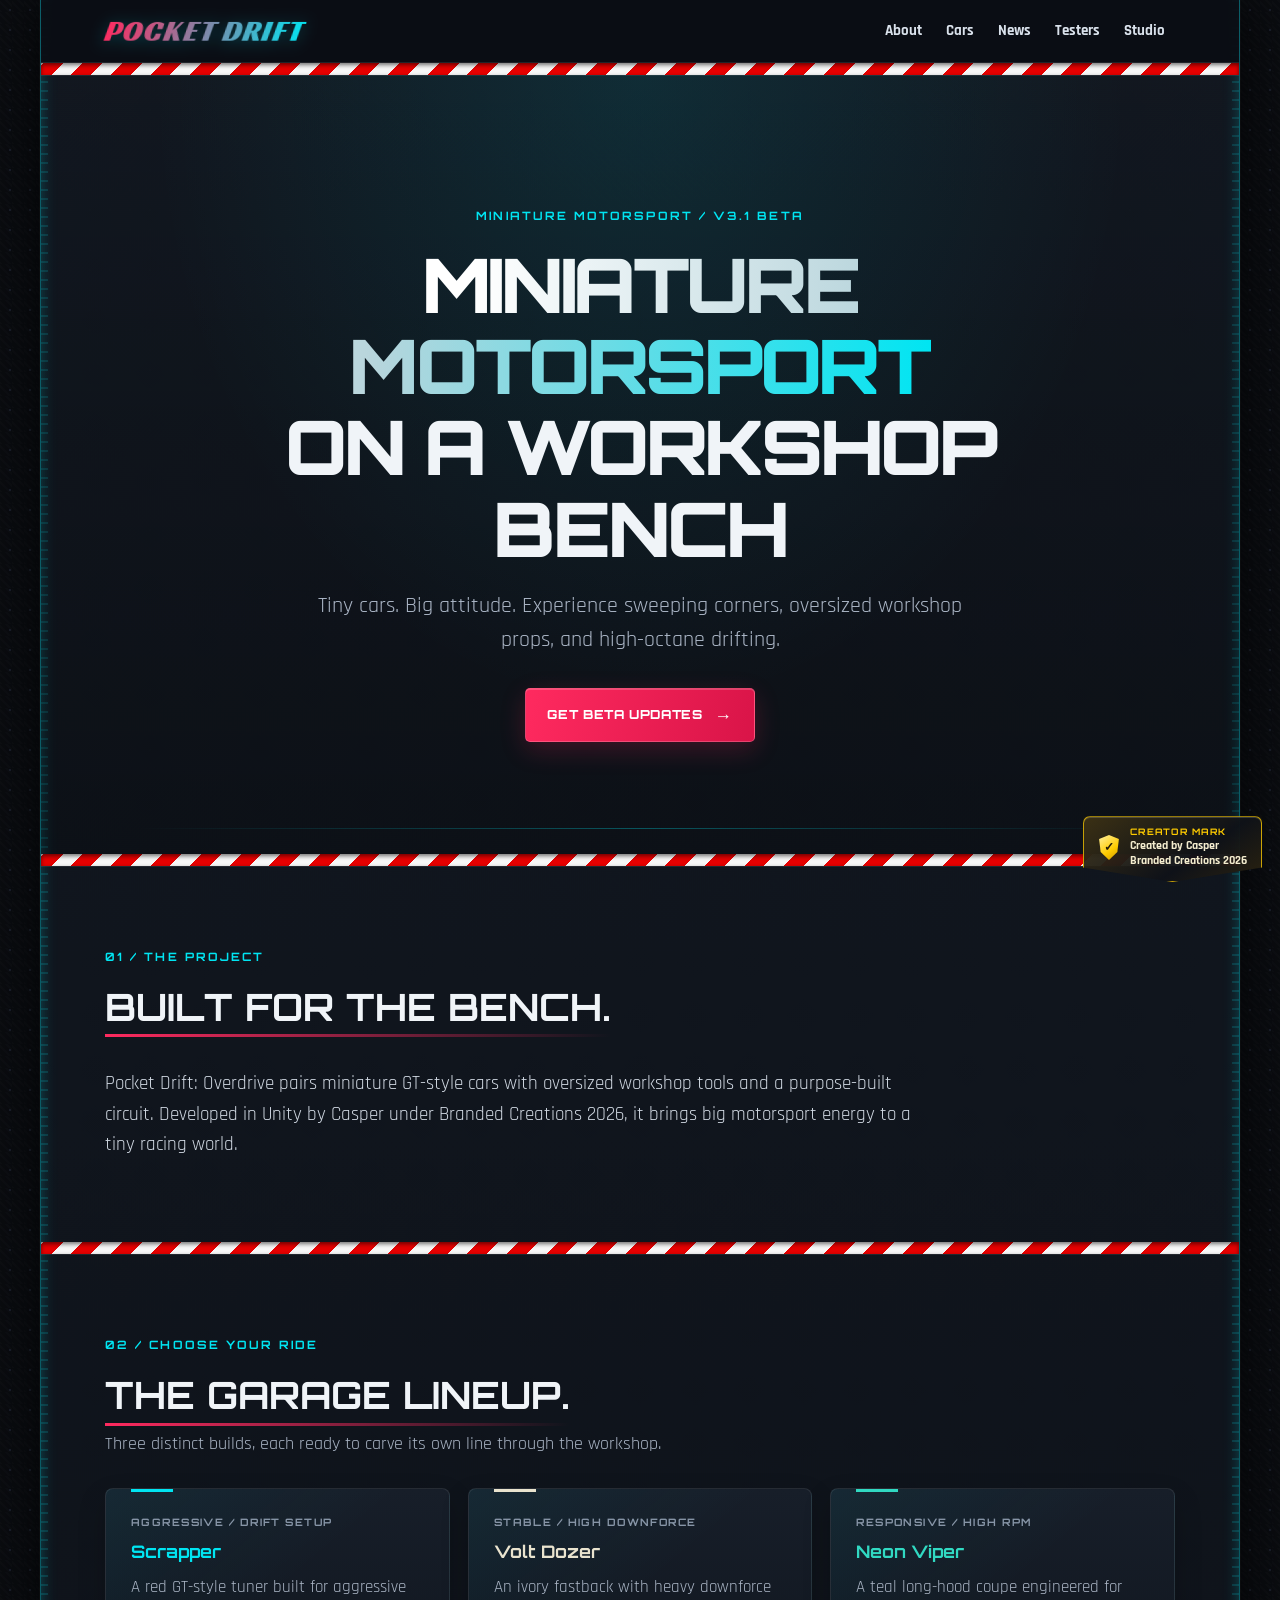
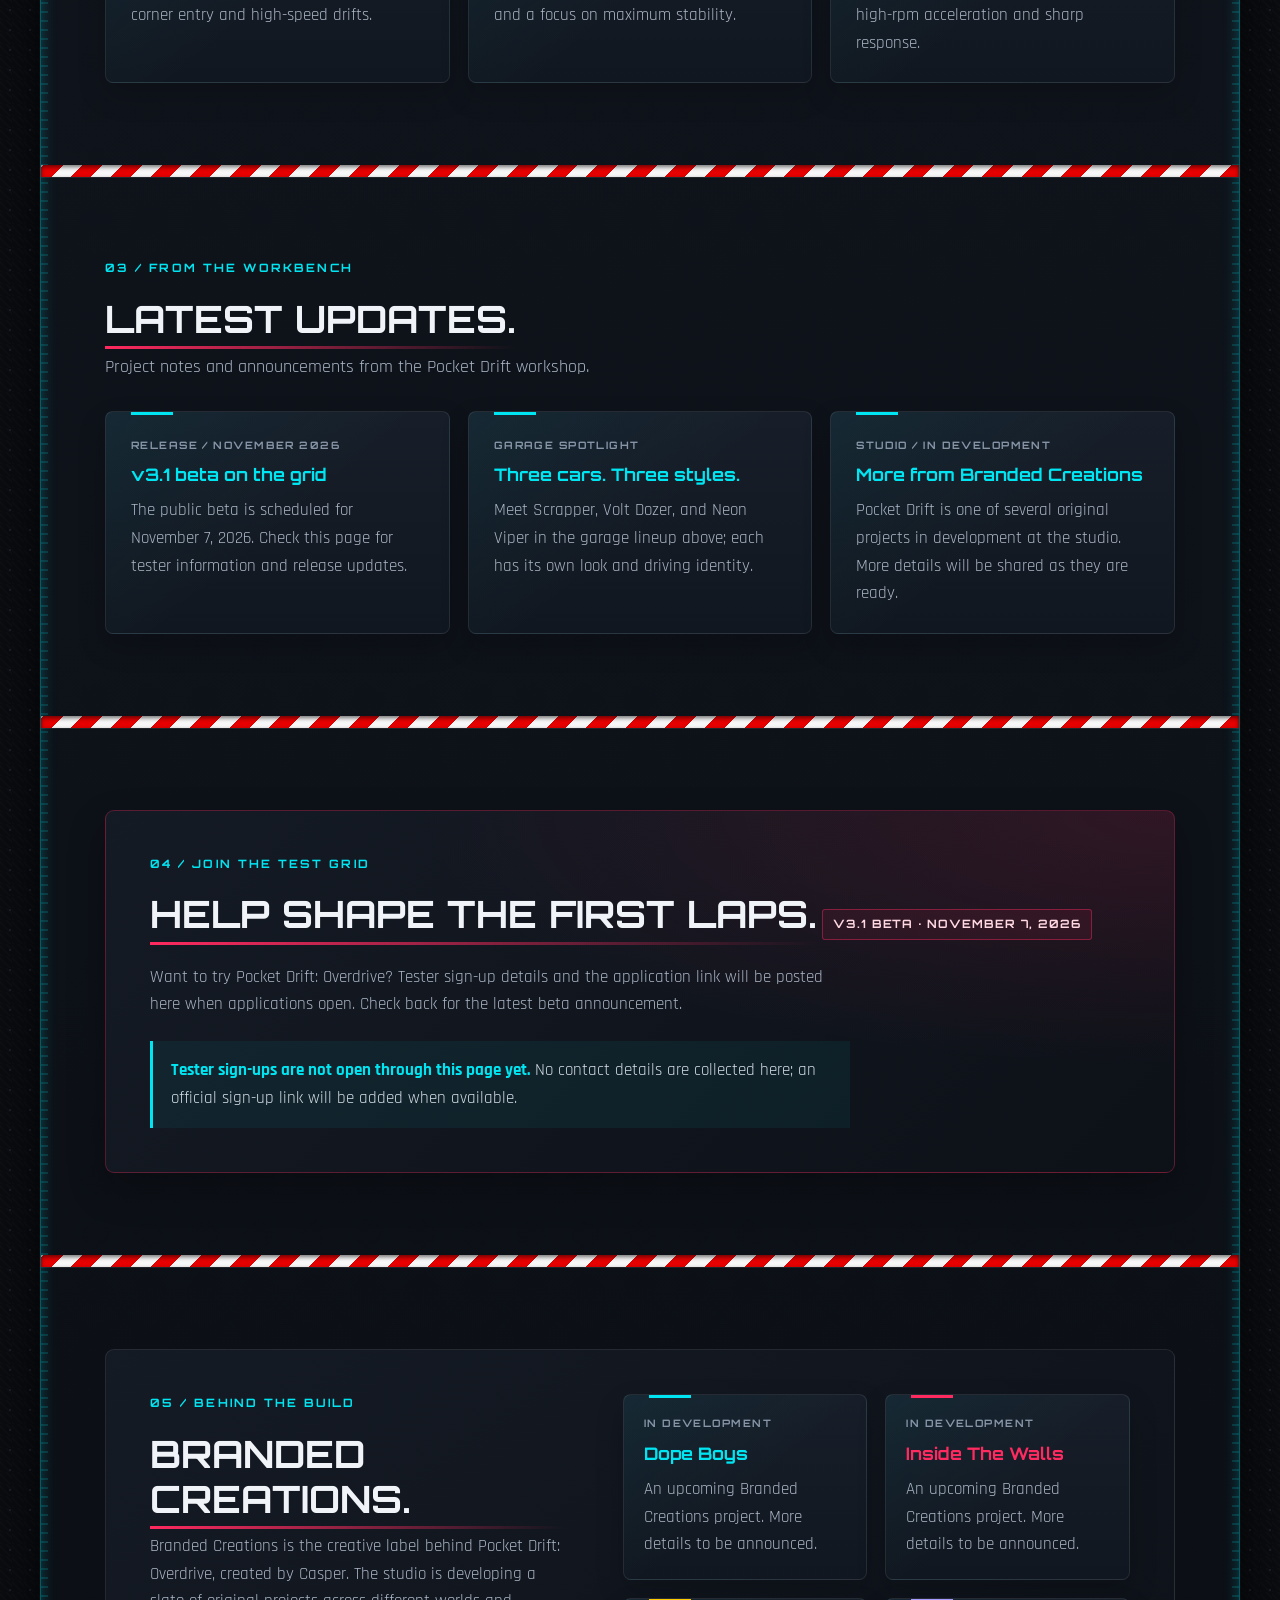
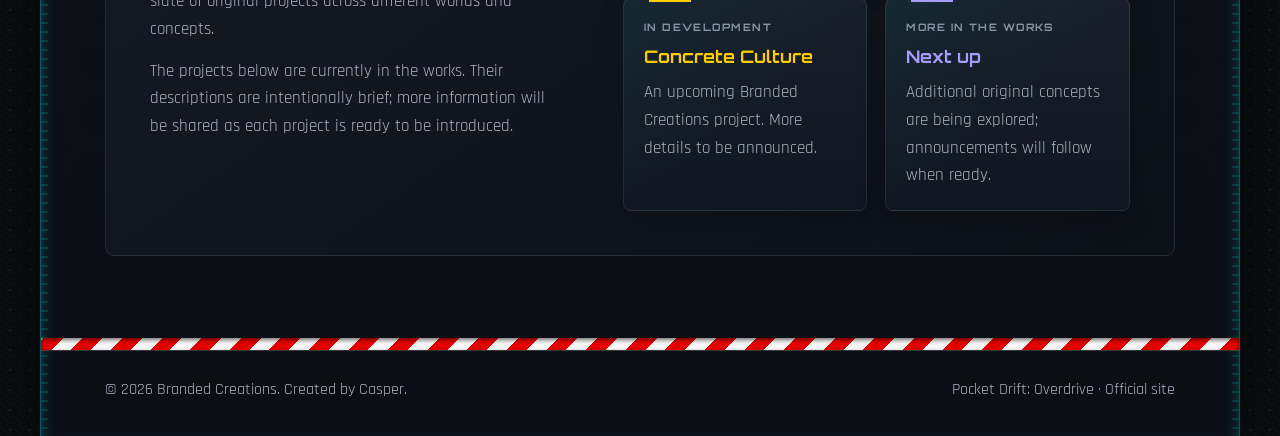
==== commit c175db4c: "Add news, tester signup, car details, and studio projects sections" ====
--- a/index.html
+++ b/index.html
@@ -4,7 +4,7 @@
   <meta charset="utf-8">
   <meta name="viewport" content="width=device-width, initial-scale=1">
   <meta name="theme-color" content="#0a0c10">
-  <meta name="description" content="Pocket Drift: Overdrive — miniature motorsport, tiny cars, and high-octane workshop drifting by Branded Creations.">
+  <meta name="description" content="Pocket Drift: Overdrive — miniature motorsport, a workshop-built garage, and the latest from Branded Creations.">
   <title>Pocket Drift: Overdrive | Official Site</title>
   <link rel="preconnect" href="https://fonts.googleapis.com">
   <link rel="preconnect" href="https://fonts.gstatic.com" crossorigin>
@@ -17,20 +17,14 @@
       --accent-cyan: #00e5f2;
       --badge-gold: #ffcc00;
       --bg-dark: #0a0c10;
-      --surface: #10151d;
       --card-bg: #151b25;
       --text-main: #f0f4f8;
       --text-muted: #aab5c5;
-      --frame-width: min(1200px, 100%);
       --page-gutter: clamp(20px, 5vw, 64px);
     }
 
-    *,
-    *::before,
-    *::after { box-sizing: border-box; }
-
+    *, *::before, *::after { box-sizing: border-box; }
     html { scroll-behavior: smooth; }
-
     body {
       min-width: 320px;
       min-height: 100vh;
@@ -38,7 +32,7 @@
       color: var(--text-main);
       background-color: var(--bg-dark);
       background-image:
-        radial-gradient(circle at 50% 0%, rgba(0, 229, 242, 0.08), transparent 34rem),
+        radial-gradient(circle at 50% 0%, rgba(0,229,242,0.08), transparent 34rem),
         radial-gradient(#1a1f2c 1px, transparent 1px),
         repeating-linear-gradient(45deg, rgba(255,255,255,0.012) 0 2px, transparent 2px 6px);
       background-size: auto, 20px 20px, 12px 12px;
@@ -46,29 +40,21 @@
       font-size: 1.08rem;
       line-height: 1.6;
     }
-
     a { color: inherit; }
     a:focus-visible { outline: 2px solid var(--accent-cyan); outline-offset: 4px; }
 
     .site-container {
       position: relative;
       isolation: isolate;
-      width: var(--frame-width);
+      width: min(1200px, 100%);
       min-height: 100vh;
       margin: 0 auto;
       overflow: clip;
-      background:
-        linear-gradient(180deg, rgba(18, 24, 33, 0.98), rgba(11, 14, 20, 0.99));
-      border-inline: 1px solid rgba(0, 229, 242, 0.34);
-      box-shadow:
-        0 0 0 1px rgba(255,255,255,0.025),
-        0 0 54px rgba(0,0,0,0.78),
-        inset 12px 0 22px -22px rgba(0,229,242,0.8),
-        inset -12px 0 22px -22px rgba(0,229,242,0.8);
-    }
-
-    .site-container::before,
-    .site-container::after {
+      background: linear-gradient(180deg, rgba(18,24,33,0.98), rgba(11,14,20,0.99));
+      border-inline: 1px solid rgba(0,229,242,0.34);
+      box-shadow: 0 0 0 1px rgba(255,255,255,0.025), 0 0 54px rgba(0,0,0,0.78), inset 12px 0 22px -22px rgba(0,229,242,0.8), inset -12px 0 22px -22px rgba(0,229,242,0.8);
+    }
+    .site-container::before, .site-container::after {
       position: absolute;
       z-index: -1;
       top: 0;
@@ -77,11 +63,7 @@
       content: '';
       pointer-events: none;
       opacity: 0.5;
-      background: repeating-linear-gradient(
-        180deg,
-        rgba(0,229,242,0.3) 0 2px,
-        transparent 2px 9px
-      );
+      background: repeating-linear-gradient(180deg, rgba(0,229,242,0.3) 0 2px, transparent 2px 9px);
     }
     .site-container::before { left: 0; }
     .site-container::after { right: 0; }
@@ -89,14 +71,9 @@
     .racing-divider-curb {
       width: 100%;
       height: 12px;
-      background: repeating-linear-gradient(
-        -45deg,
-        #e60000 0 14px,
-        #f7f7f7 14px 28px
-      );
+      background: repeating-linear-gradient(-45deg, #e60000 0 14px, #f7f7f7 14px 28px);
       box-shadow: inset 0 2px 4px rgba(0,0,0,0.55), 0 1px 0 rgba(255,255,255,0.08);
     }
-
     .site-header {
       position: sticky;
       z-index: 20;
@@ -107,11 +84,10 @@
       gap: 24px;
       padding: 14px var(--page-gutter);
       border-bottom: 1px solid rgba(255,255,255,0.09);
-      background: rgba(10, 13, 19, 0.88);
+      background: rgba(10,13,19,0.9);
       backdrop-filter: blur(14px);
       -webkit-backdrop-filter: blur(14px);
     }
-
     .header-logo {
       flex: 0 0 auto;
       color: var(--text-main);
@@ -128,40 +104,26 @@
       -webkit-text-fill-color: transparent;
       filter: drop-shadow(0 2px 8px rgba(0,229,242,0.25));
     }
-
-    nav {
-      display: flex;
-      flex-wrap: wrap;
-      justify-content: flex-end;
-      gap: 6px;
-    }
-
+    nav { display: flex; flex-wrap: wrap; justify-content: flex-end; gap: 4px; }
     nav a {
-      padding: 8px 11px;
+      padding: 8px 10px;
       border-radius: 4px;
       color: #d9e1eb;
-      font-size: 1rem;
+      font-size: 0.96rem;
       font-weight: 700;
       line-height: 1.2;
       text-decoration: none;
       transition: color 160ms ease, background-color 160ms ease;
     }
-    nav a:hover,
-    nav a:focus-visible {
-      color: var(--accent-cyan);
-      background: rgba(0,229,242,0.08);
-    }
+    nav a:hover, nav a:focus-visible { color: var(--accent-cyan); background: rgba(0,229,242,0.08); }
 
     .hero {
       position: relative;
       padding: clamp(76px, 12vw, 132px) var(--page-gutter) clamp(72px, 10vw, 112px);
       overflow: hidden;
       text-align: center;
-      background:
-        radial-gradient(ellipse at 50% 0%, rgba(0,229,242,0.1), transparent 58%),
-        linear-gradient(180deg, rgba(0,0,0,0.02), rgba(0,0,0,0.24));
-    }
-
+      background: radial-gradient(ellipse at 50% 0%, rgba(0,229,242,0.1), transparent 58%), linear-gradient(180deg, rgba(0,0,0,0.02), rgba(0,0,0,0.24));
+    }
     .hero::after {
       position: absolute;
       right: 8%;
@@ -171,17 +133,15 @@
       content: '';
       background: linear-gradient(90deg, transparent, rgba(0,229,242,0.32), transparent);
     }
-
     .eyebrow {
-      margin-bottom: 18px;
+      margin: 0 0 18px;
       color: var(--accent-cyan);
       font-family: 'Orbitron', sans-serif;
-      font-size: 0.75rem;
+      font-size: 0.72rem;
       font-weight: 700;
-      letter-spacing: 0.19em;
-      text-transform: uppercase;
-    }
-
+      letter-spacing: 0.18em;
+      text-transform: uppercase;
+    }
     .hero h1 {
       max-width: 1000px;
       margin: 0 auto 20px;
@@ -193,14 +153,12 @@
       text-wrap: balance;
       text-transform: uppercase;
     }
-
     .hero h1 span {
       color: transparent;
       background: linear-gradient(90deg, #fff 5%, #b8d5dc 45%, var(--accent-cyan));
       -webkit-background-clip: text;
       background-clip: text;
     }
-
     .hero-copy {
       max-width: 660px;
       margin: 0 auto 30px;
@@ -208,38 +166,30 @@
       font-size: clamp(1.15rem, 2.4vw, 1.35rem);
       text-wrap: pretty;
     }
-
     .cta-button {
       display: inline-flex;
-      min-height: 52px;
+      min-height: 50px;
       align-items: center;
       justify-content: center;
       gap: 12px;
-      padding: 13px 22px;
+      padding: 12px 21px;
       border: 1px solid rgba(255,255,255,0.2);
       border-radius: 5px;
       color: #fff;
       background: linear-gradient(105deg, var(--primary-red), var(--red-deep));
       box-shadow: 0 8px 26px rgba(255,42,95,0.2), inset 0 1px 0 rgba(255,255,255,0.18);
       font-family: 'Orbitron', sans-serif;
-      font-size: 0.82rem;
+      font-size: 0.78rem;
       font-weight: 800;
-      letter-spacing: 0.06em;
+      letter-spacing: 0.05em;
       text-decoration: none;
       text-transform: uppercase;
       transition: transform 180ms ease, box-shadow 180ms ease, filter 180ms ease;
     }
-    .cta-button::after { content: '→'; font-size: 1.15rem; }
-    .cta-button:hover {
-      transform: translateY(-2px);
-      filter: brightness(1.08);
-      box-shadow: 0 12px 30px rgba(255,42,95,0.32), inset 0 1px 0 rgba(255,255,255,0.2);
-    }
-
-    .content-section {
-      padding: clamp(52px, 8vw, 88px) var(--page-gutter);
-      scroll-margin-top: 85px;
-    }
+    .cta-button::after { content: '→'; font-size: 1.1rem; }
+    .cta-button:hover { transform: translateY(-2px); filter: brightness(1.08); box-shadow: 0 12px 30px rgba(255,42,95,0.32); }
+
+    .content-section { padding: clamp(52px, 8vw, 82px) var(--page-gutter); scroll-margin-top: 85px; }
     .section-heading { margin-bottom: 28px; }
     .section-title {
       position: relative;
@@ -257,72 +207,77 @@
       left: 0;
       height: 3px;
       content: '';
-      background: linear-gradient(90deg, var(--primary-red), rgba(255,42,95,0));
-    }
-    .section-intro {
-      max-width: 700px;
-      color: var(--text-muted);
-      font-size: 1.1rem;
-    }
-    .project-copy { max-width: 830px; color: #d0d8e2; font-size: 1.18rem; }
-
-    .garage-grid {
+      background: linear-gradient(90deg, var(--primary-red), transparent);
+    }
+    .section-intro { max-width: 700px; margin: 0; color: var(--text-muted); font-size: 1.1rem; }
+    .project-copy { max-width: 830px; margin: 0; color: #d0d8e2; font-size: 1.18rem; }
+
+    .garage-grid, .news-grid, .project-grid {
       display: grid;
       grid-template-columns: repeat(3, minmax(0, 1fr));
       gap: 18px;
       margin-top: 30px;
     }
-    .car-card {
+    .car-card, .news-card, .project-card {
       position: relative;
-      min-height: 190px;
-      padding: 26px;
+      min-width: 0;
+      padding: 25px;
       overflow: hidden;
       border: 1px solid rgba(255,255,255,0.085);
       border-radius: 8px;
-      background:
-        linear-gradient(140deg, rgba(0,229,242,0.055), transparent 52%),
-        linear-gradient(180deg, #171e29, #111720);
+      background: linear-gradient(140deg, rgba(0,229,242,0.055), transparent 52%), linear-gradient(180deg, #171e29, #111720);
       box-shadow: 0 12px 28px rgba(0,0,0,0.18);
       transition: transform 180ms ease, border-color 180ms ease, box-shadow 180ms ease;
     }
-    .car-card::before {
+    .car-card::before, .news-card::before, .project-card::before {
       position: absolute;
       top: 0;
-      left: 26px;
+      left: 25px;
       width: 42px;
       height: 3px;
       content: '';
       background: var(--card-accent, var(--accent-cyan));
-      box-shadow: 0 0 14px color-mix(in srgb, var(--card-accent, var(--accent-cyan)) 60%, transparent);
-    }
+    }
+    .car-card:hover, .news-card:hover, .project-card:hover {
+      transform: translateY(-3px);
+      border-color: rgba(0,229,242,0.4);
+      box-shadow: 0 17px 32px rgba(0,0,0,0.28);
+    }
+    .car-card { min-height: 190px; }
     .car-card:nth-child(2) { --card-accent: #e9e3ce; }
     .car-card:nth-child(3) { --card-accent: #31d9c2; }
-    .car-card:hover {
-      transform: translateY(-4px);
-      border-color: color-mix(in srgb, var(--card-accent, var(--accent-cyan)) 58%, transparent);
-      box-shadow: 0 18px 34px rgba(0,0,0,0.3);
-    }
-    .car-card h3 {
+    .car-card h3, .news-card h3, .project-card h3 {
+      margin: 0 0 10px;
+      color: var(--card-accent, var(--accent-cyan));
+      font-family: 'Orbitron', sans-serif;
+      font-size: 1.08rem;
+      line-height: 1.4;
+    }
+    .car-card p, .news-card p, .project-card p { margin: 0; color: var(--text-muted); }
+    .card-label {
+      display: block;
       margin-bottom: 10px;
-      color: var(--card-accent, var(--accent-cyan));
-      font-family: 'Orbitron', sans-serif;
-      font-size: 1.15rem;
-      letter-spacing: 0.02em;
-    }
-    .car-card p { color: var(--text-muted); }
+      color: #8795a7;
+      font-family: 'Orbitron', sans-serif;
+      font-size: 0.64rem;
+      font-weight: 700;
+      letter-spacing: 0.14em;
+      text-transform: uppercase;
+    }
+    .project-card { min-height: 160px; }
+    .project-card:nth-child(2) { --card-accent: var(--primary-red); }
+    .project-card:nth-child(3) { --card-accent: var(--badge-gold); }
+    .project-card:nth-child(4) { --card-accent: #a69cff; }
 
     .beta-panel {
-      position: relative;
       padding: clamp(26px, 5vw, 44px);
       border: 1px solid rgba(255,42,95,0.3);
       border-radius: 9px;
-      background:
-        radial-gradient(ellipse at 100% 0%, rgba(255,42,95,0.14), transparent 50%),
-        linear-gradient(135deg, rgba(21,27,37,0.98), rgba(13,17,24,0.98));
+      background: radial-gradient(ellipse at 100% 0%, rgba(255,42,95,0.14), transparent 50%), linear-gradient(135deg, rgba(21,27,37,0.98), rgba(13,17,24,0.98));
       box-shadow: 0 16px 38px rgba(0,0,0,0.24);
     }
     .beta-panel .section-title::after { background: linear-gradient(90deg, var(--primary-red), transparent); }
-    .beta-panel p:not(.eyebrow) { max-width: 670px; margin: 6px 0 22px; color: var(--text-muted); }
+    .beta-panel-copy { max-width: 680px; margin: 6px 0 22px; color: var(--text-muted); }
     .beta-date {
       display: inline-block;
       margin: 0 0 18px;
@@ -332,11 +287,35 @@
       color: #ffd8e2;
       background: rgba(255,42,95,0.08);
       font-family: 'Orbitron', sans-serif;
-      font-size: 0.73rem;
+      font-size: 0.72rem;
       font-weight: 700;
       letter-spacing: 0.08em;
       text-transform: uppercase;
     }
+    .signup-note {
+      max-width: 700px;
+      margin: 0;
+      padding: 16px 18px;
+      border-left: 3px solid var(--accent-cyan);
+      color: #d4dde7;
+      background: rgba(0,229,242,0.055);
+    }
+    .signup-note strong { color: var(--accent-cyan); }
+
+    .company-panel {
+      display: grid;
+      grid-template-columns: minmax(0, 0.9fr) minmax(0, 1.1fr);
+      gap: clamp(26px, 5vw, 58px);
+      align-items: start;
+      padding: clamp(26px, 5vw, 44px);
+      border: 1px solid rgba(255,255,255,0.09);
+      border-radius: 9px;
+      background: linear-gradient(145deg, rgba(21,27,37,0.98), rgba(13,17,24,0.98));
+    }
+    .company-copy { margin: 0; color: var(--text-muted); }
+    .company-copy + .company-copy { margin-top: 14px; }
+    .project-grid { grid-template-columns: repeat(2, minmax(0, 1fr)); margin-top: 0; }
+    .project-grid .project-card { padding: 20px; }
 
     footer {
       display: flex;
@@ -349,7 +328,7 @@
       color: var(--text-muted);
       font-size: 0.98rem;
     }
-
+    footer p { margin: 0; }
     .creator-badge-fixed {
       position: fixed;
       z-index: 30;
@@ -366,7 +345,7 @@
       background: linear-gradient(145deg, rgba(61,50,21,0.97), rgba(15,18,24,0.97) 62%, rgba(43,35,16,0.97));
       box-shadow: 0 5px 20px rgba(0,0,0,0.42), 0 0 18px rgba(255,204,0,0.12), inset 0 1px 0 rgba(255,255,220,0.18);
       clip-path: polygon(0 0, 100% 0, 100% 78%, 50% 100%, 0 78%);
-      font-size: 0.76rem;
+      font-size: 0.74rem;
       font-weight: 700;
       line-height: 1.25;
     }
@@ -383,26 +362,21 @@
       font-weight: 900;
     }
     .creator-badge-copy { display: grid; gap: 2px; }
-    .creator-badge-label {
-      color: var(--badge-gold);
-      font-family: 'Orbitron', sans-serif;
-      font-size: 0.56rem;
-      letter-spacing: 0.14em;
-      text-transform: uppercase;
-    }
-
-    @media (max-width: 760px) {
-      .site-container { width: 100%; }
-      .garage-grid { grid-template-columns: 1fr; }
-      .car-card { min-height: auto; }
+    .creator-badge-label { color: var(--badge-gold); font-family: 'Orbitron', sans-serif; font-size: 0.56rem; letter-spacing: 0.14em; text-transform: uppercase; }
+
+    @media (max-width: 820px) {
+      .garage-grid, .news-grid { grid-template-columns: repeat(2, minmax(0, 1fr)); }
+      .company-panel { grid-template-columns: 1fr; }
     }
     @media (max-width: 560px) {
       :root { --page-gutter: 22px; }
       .site-header { align-items: flex-start; flex-direction: column; gap: 12px; padding-block: 13px; }
       nav { justify-content: flex-start; width: 100%; gap: 2px; }
-      nav a { padding: 7px 9px; font-size: 0.92rem; }
+      nav a { padding: 7px 8px; font-size: 0.87rem; }
       .hero { padding-top: 72px; }
-      .creator-badge-fixed { right: 10px; bottom: 10px; font-size: 0.68rem; }
+      .garage-grid, .news-grid, .project-grid { grid-template-columns: 1fr; }
+      .car-card { min-height: auto; }
+      .creator-badge-fixed { right: 10px; bottom: 10px; font-size: 0.67rem; }
       footer { padding-bottom: 88px; }
     }
     @media (prefers-reduced-motion: reduce) {
@@ -416,9 +390,11 @@
     <header class="site-header">
       <a class="header-logo" href="#top" aria-label="Pocket Drift home">Pocket Drift</a>
       <nav aria-label="Main navigation">
-        <a href="#about">Project</a>
-        <a href="#garage">Garage</a>
-        <a href="#beta">Beta</a>
+        <a href="#about">About</a>
+        <a href="#garage">Cars</a>
+        <a href="#news">News</a>
+        <a href="#signup">Testers</a>
+        <a href="#company">Studio</a>
       </nav>
     </header>
 
@@ -428,7 +404,7 @@
         <p class="eyebrow">Miniature motorsport / v3.1 beta</p>
         <h1 id="hero-title"><span>Miniature Motorsport</span><br>On A Workshop Bench</h1>
         <p class="hero-copy">Tiny cars. Big attitude. Experience sweeping corners, oversized workshop props, and high-octane drifting.</p>
-        <a href="#beta" class="cta-button">v3.1 Beta · November 7, 2026</a>
+        <a href="#signup" class="cta-button">Get beta updates</a>
       </section>
 
       <div class="racing-divider-curb" aria-hidden="true"></div>
@@ -437,7 +413,7 @@
           <p class="eyebrow">01 / The project</p>
           <h2 class="section-title" id="about-title">Built for the bench.</h2>
         </div>
-        <p class="project-copy">Pocket Drift: Overdrive pairs miniature GT-style cars with oversized workshop tools and a purpose-built circuit. Developed in Unity by Casper under Branded Creations 2026.</p>
+        <p class="project-copy">Pocket Drift: Overdrive pairs miniature GT-style cars with oversized workshop tools and a purpose-built circuit. Developed in Unity by Casper under Branded Creations 2026, it brings big motorsport energy to a tiny racing world.</p>
       </section>
 
       <div class="racing-divider-curb" aria-hidden="true"></div>
@@ -449,27 +425,91 @@
         </div>
         <div class="garage-grid">
           <article class="car-card">
+            <span class="card-label">Aggressive / Drift setup</span>
             <h3>Scrapper</h3>
-            <p>Red GT-style tuner built for aggressive corner entry and high-speed drifts.</p>
+            <p>A red GT-style tuner built for aggressive corner entry and high-speed drifts.</p>
           </article>
           <article class="car-card">
+            <span class="card-label">Stable / High downforce</span>
             <h3>Volt Dozer</h3>
-            <p>Ivory fastback with heavy downforce and maximum stability.</p>
+            <p>An ivory fastback with heavy downforce and a focus on maximum stability.</p>
           </article>
           <article class="car-card">
+            <span class="card-label">Responsive / High rpm</span>
             <h3>Neon Viper</h3>
-            <p>Teal long-hood coupe engineered for high-rpm acceleration and sharp response.</p>
+            <p>A teal long-hood coupe engineered for high-rpm acceleration and sharp response.</p>
           </article>
         </div>
       </section>
 
       <div class="racing-divider-curb" aria-hidden="true"></div>
-      <section id="beta" class="content-section" aria-labelledby="beta-title">
+      <section id="news" class="content-section" aria-labelledby="news-title">
+        <div class="section-heading">
+          <p class="eyebrow">03 / From the workbench</p>
+          <h2 class="section-title" id="news-title">Latest updates.</h2>
+          <p class="section-intro">Project notes and announcements from the Pocket Drift workshop.</p>
+        </div>
+        <div class="news-grid">
+          <article class="news-card">
+            <span class="card-label">Release / November 2026</span>
+            <h3>v3.1 beta on the grid</h3>
+            <p>The public beta is scheduled for November 7, 2026. Check this page for tester information and release updates.</p>
+          </article>
+          <article class="news-card">
+            <span class="card-label">Garage spotlight</span>
+            <h3>Three cars. Three styles.</h3>
+            <p>Meet Scrapper, Volt Dozer, and Neon Viper in the garage lineup above; each has its own look and driving identity.</p>
+          </article>
+          <article class="news-card">
+            <span class="card-label">Studio / In development</span>
+            <h3>More from Branded Creations</h3>
+            <p>Pocket Drift is one of several original projects in development at the studio. More details will be shared as they are ready.</p>
+          </article>
+        </div>
+      </section>
+
+      <div class="racing-divider-curb" aria-hidden="true"></div>
+      <section id="signup" class="content-section" aria-labelledby="signup-title">
         <div class="beta-panel">
-          <p class="eyebrow">03 / Next on the grid</p>
-          <h2 class="section-title" id="beta-title">The first laps are almost here.</h2>
+          <p class="eyebrow">04 / Join the test grid</p>
+          <h2 class="section-title" id="signup-title">Help shape the first laps.</h2>
           <p class="beta-date">v3.1 Beta · November 7, 2026</p>
-          <p>Pocket Drift: Overdrive is gearing up for its next beta release. Check back here for launch details and updates from the workshop.</p>
+          <p class="beta-panel-copy">Want to try Pocket Drift: Overdrive? Tester sign-up details and the application link will be posted here when applications open. Check back for the latest beta announcement.</p>
+          <p class="signup-note"><strong>Tester sign-ups are not open through this page yet.</strong> No contact details are collected here; an official sign-up link will be added when available.</p>
+        </div>
+      </section>
+
+      <div class="racing-divider-curb" aria-hidden="true"></div>
+      <section id="company" class="content-section" aria-labelledby="company-title">
+        <div class="company-panel">
+          <div>
+            <p class="eyebrow">05 / Behind the build</p>
+            <h2 class="section-title" id="company-title">Branded Creations.</h2>
+            <p class="company-copy">Branded Creations is the creative label behind Pocket Drift: Overdrive, created by Casper. The studio is developing a slate of original projects across different worlds and concepts.</p>
+            <p class="company-copy">The projects below are currently in the works. Their descriptions are intentionally brief; more information will be shared as each project is ready to be introduced.</p>
+          </div>
+          <div class="project-grid" aria-label="Projects in development">
+            <article class="project-card">
+              <span class="card-label">In development</span>
+              <h3>Dope Boys</h3>
+              <p>An upcoming Branded Creations project. More details to be announced.</p>
+            </article>
+            <article class="project-card">
+              <span class="card-label">In development</span>
+              <h3>Inside The Walls</h3>
+              <p>An upcoming Branded Creations project. More details to be announced.</p>
+            </article>
+            <article class="project-card">
+              <span class="card-label">In development</span>
+              <h3>Concrete Culture</h3>
+              <p>An upcoming Branded Creations project. More details to be announced.</p>
+            </article>
+            <article class="project-card">
+              <span class="card-label">More in the works</span>
+              <h3>Next up</h3>
+              <p>Additional original concepts are being explored; announcements will follow when ready.</p>
+            </article>
+          </div>
         </div>
       </section>
     </main>
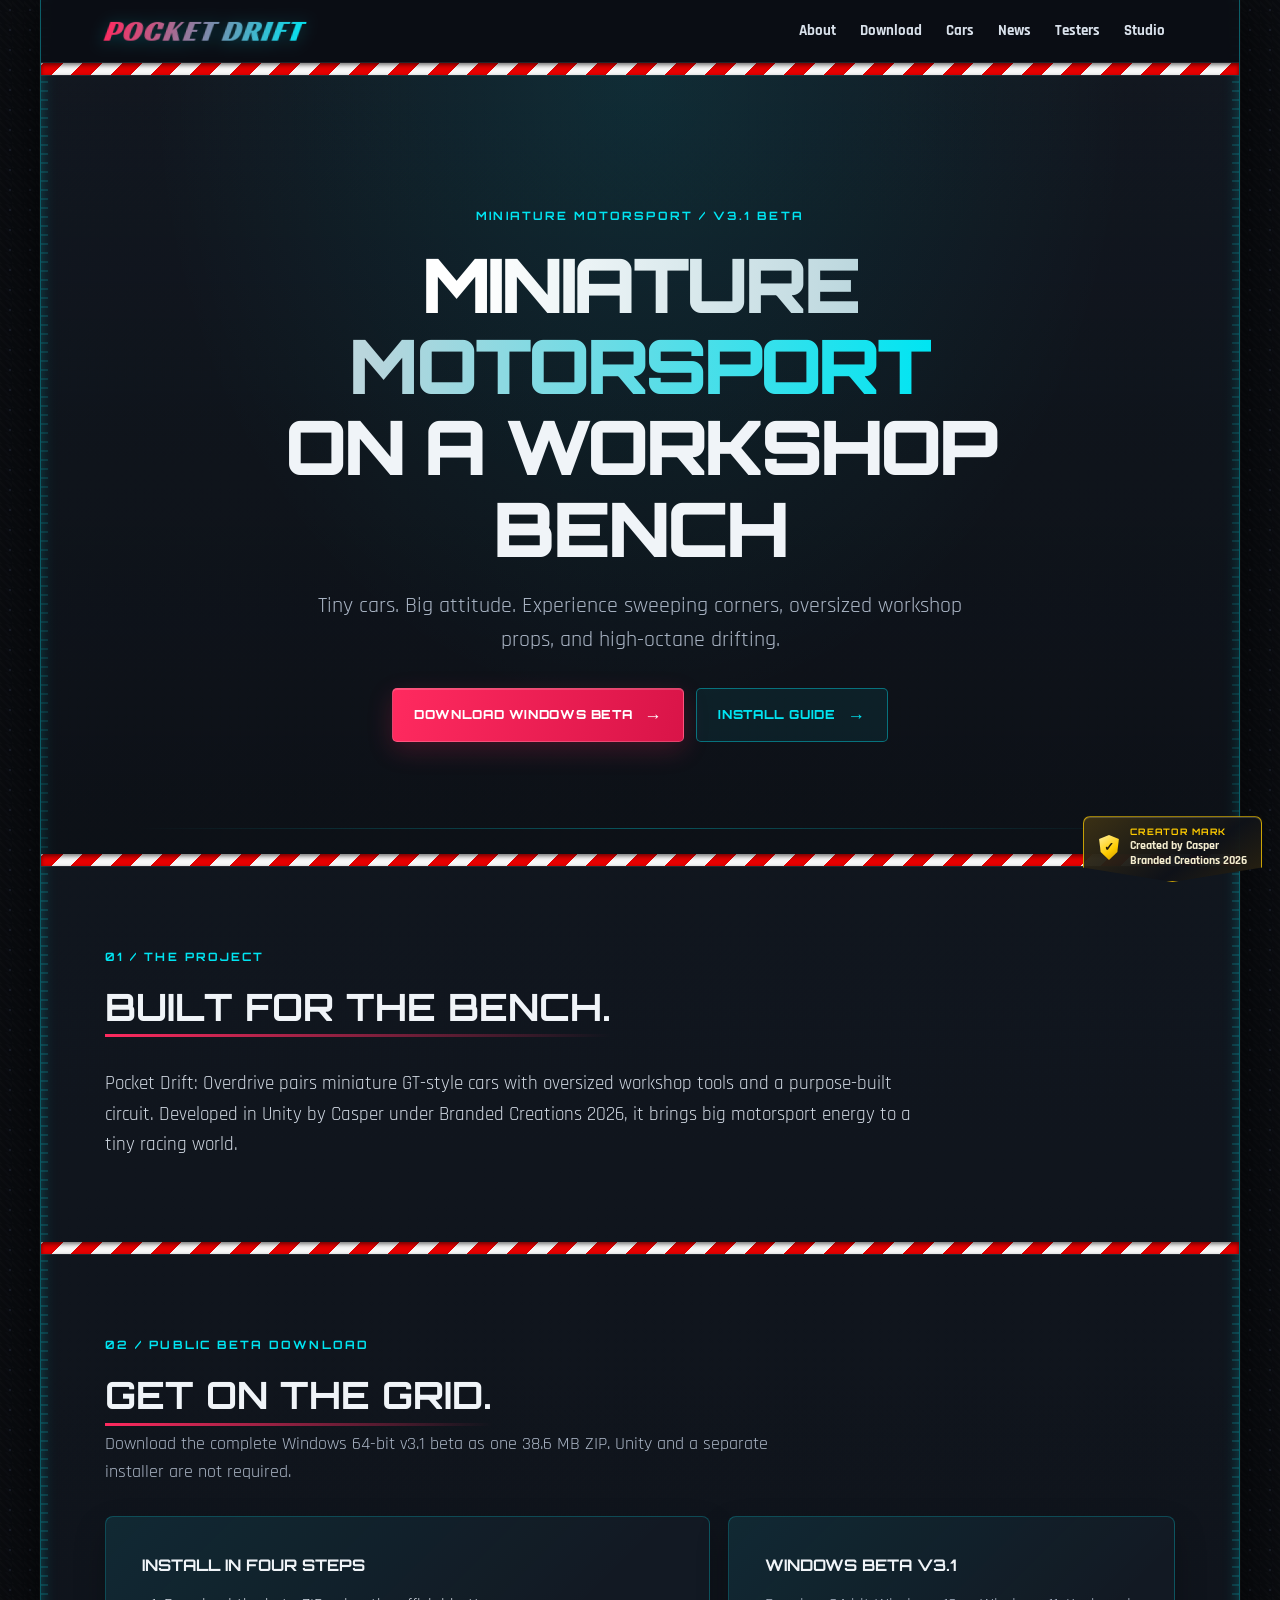
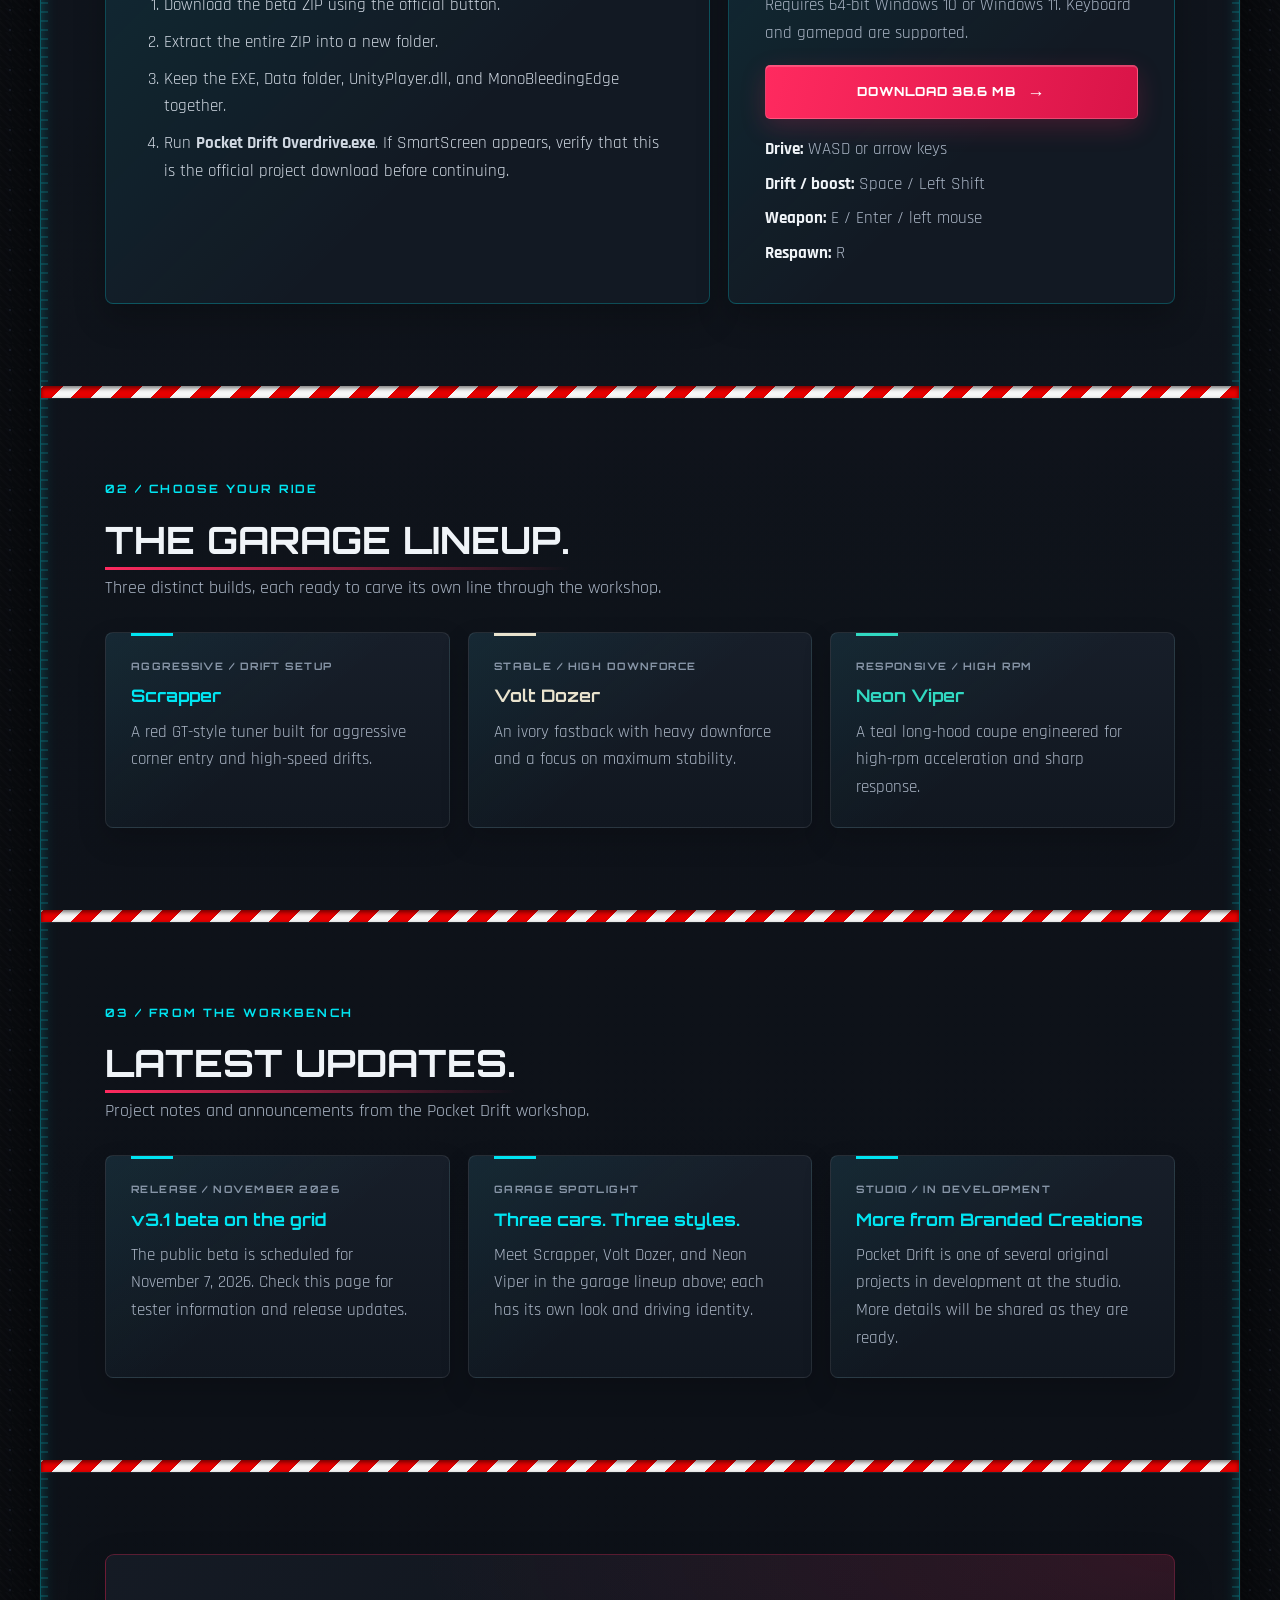
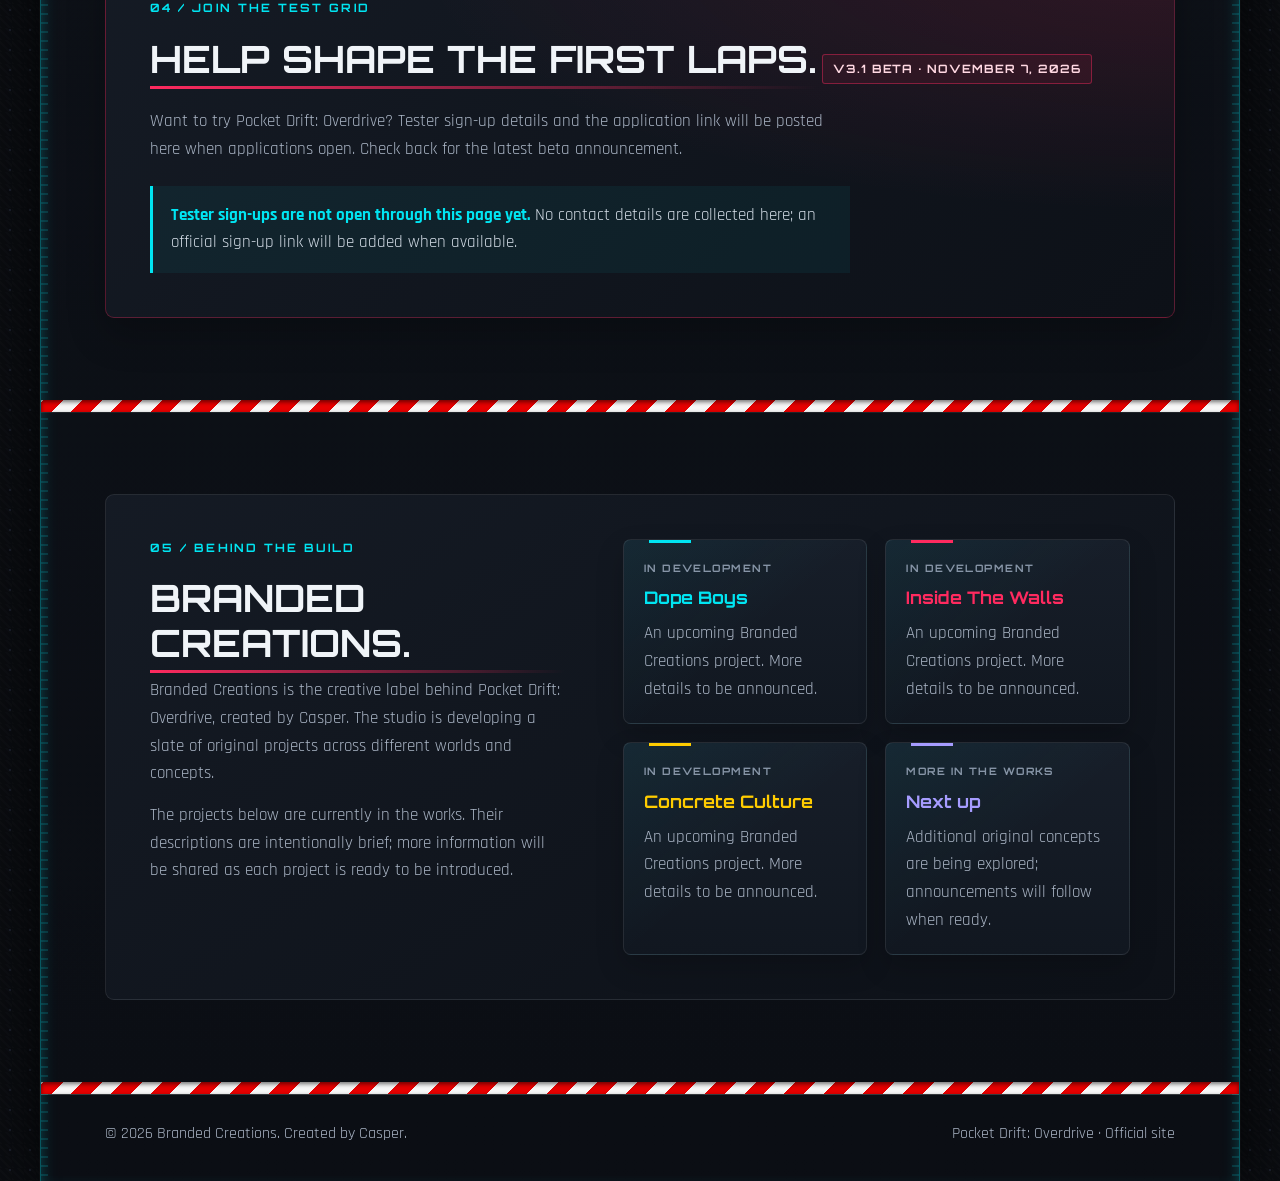
==== commit 46e9ff1c: "Add downloadable v3.1 Windows beta" ====
--- a/index.html
+++ b/index.html
@@ -188,6 +188,9 @@
     }
     .cta-button::after { content: '→'; font-size: 1.1rem; }
     .cta-button:hover { transform: translateY(-2px); filter: brightness(1.08); box-shadow: 0 12px 30px rgba(255,42,95,0.32); }
+    .hero-actions { display: flex; flex-wrap: wrap; justify-content: center; gap: 12px; }
+    .cta-button.secondary { color: var(--accent-cyan); background: rgba(0,229,242,0.07); border-color: rgba(0,229,242,0.42); box-shadow: none; }
+    .cta-button.secondary:hover { box-shadow: 0 12px 30px rgba(0,229,242,0.13); }
 
     .content-section { padding: clamp(52px, 8vw, 82px) var(--page-gutter); scroll-margin-top: 85px; }
     .section-heading { margin-bottom: 28px; }
@@ -211,6 +214,15 @@
     }
     .section-intro { max-width: 700px; margin: 0; color: var(--text-muted); font-size: 1.1rem; }
     .project-copy { max-width: 830px; margin: 0; color: #d0d8e2; font-size: 1.18rem; }
+    .download-grid { display: grid; grid-template-columns: 1.15fr 0.85fr; gap: 18px; margin-top: 30px; }
+    .download-card { padding: clamp(24px, 4vw, 36px); border: 1px solid rgba(0,229,242,0.24); border-radius: 8px; background: linear-gradient(135deg, rgba(0,229,242,0.08), transparent 58%), #121923; box-shadow: 0 14px 32px rgba(0,0,0,0.24); }
+    .download-card h3 { margin: 0 0 14px; font-family: 'Orbitron', sans-serif; font-size: 1rem; text-transform: uppercase; }
+    .install-steps { margin: 0; padding-left: 22px; color: #d0d8e2; }
+    .install-steps li + li { margin-top: 9px; }
+    .download-meta { display: grid; align-content: start; gap: 17px; }
+    .download-meta p { margin: 0; color: var(--text-muted); }
+    .control-list { display: grid; gap: 7px; margin: 0; padding: 0; color: var(--text-muted); list-style: none; }
+    .control-list strong { color: var(--text-main); }
 
     .garage-grid, .news-grid, .project-grid {
       display: grid;
@@ -366,6 +378,7 @@
 
     @media (max-width: 820px) {
       .garage-grid, .news-grid { grid-template-columns: repeat(2, minmax(0, 1fr)); }
+      .download-grid { grid-template-columns: 1fr; }
       .company-panel { grid-template-columns: 1fr; }
     }
     @media (max-width: 560px) {
@@ -391,6 +404,7 @@
       <a class="header-logo" href="#top" aria-label="Pocket Drift home">Pocket Drift</a>
       <nav aria-label="Main navigation">
         <a href="#about">About</a>
+        <a href="#download">Download</a>
         <a href="#garage">Cars</a>
         <a href="#news">News</a>
         <a href="#signup">Testers</a>
@@ -404,7 +418,10 @@
         <p class="eyebrow">Miniature motorsport / v3.1 beta</p>
         <h1 id="hero-title"><span>Miniature Motorsport</span><br>On A Workshop Bench</h1>
         <p class="hero-copy">Tiny cars. Big attitude. Experience sweeping corners, oversized workshop props, and high-octane drifting.</p>
-        <a href="#signup" class="cta-button">Get beta updates</a>
+        <div class="hero-actions">
+          <a href="Releases/Pocket-Drift-Overdrive-v3.1-Beta-Windows.zip" class="cta-button" download>Download Windows beta</a>
+          <a href="#download" class="cta-button secondary">Install guide</a>
+        </div>
       </section>
 
       <div class="racing-divider-curb" aria-hidden="true"></div>
@@ -414,6 +431,39 @@
           <h2 class="section-title" id="about-title">Built for the bench.</h2>
         </div>
         <p class="project-copy">Pocket Drift: Overdrive pairs miniature GT-style cars with oversized workshop tools and a purpose-built circuit. Developed in Unity by Casper under Branded Creations 2026, it brings big motorsport energy to a tiny racing world.</p>
+      </section>
+
+      <div class="racing-divider-curb" aria-hidden="true"></div>
+      <section id="download" class="content-section" aria-labelledby="download-title">
+        <div class="section-heading">
+          <p class="eyebrow">02 / Public beta download</p>
+          <h2 class="section-title" id="download-title">Get on the grid.</h2>
+          <p class="section-intro">Download the complete Windows 64-bit v3.1 beta as one 38.6 MB ZIP. Unity and a separate installer are not required.</p>
+        </div>
+        <div class="download-grid">
+          <div class="download-card">
+            <h3>Install in four steps</h3>
+            <ol class="install-steps">
+              <li>Download the beta ZIP using the official button.</li>
+              <li>Extract the entire ZIP into a new folder.</li>
+              <li>Keep the EXE, Data folder, UnityPlayer.dll, and MonoBleedingEdge together.</li>
+              <li>Run <strong>Pocket Drift Overdrive.exe</strong>. If SmartScreen appears, verify that this is the official project download before continuing.</li>
+            </ol>
+          </div>
+          <aside class="download-card download-meta">
+            <div>
+              <h3>Windows beta v3.1</h3>
+              <p>Requires 64-bit Windows 10 or Windows 11. Keyboard and gamepad are supported.</p>
+            </div>
+            <a href="Releases/Pocket-Drift-Overdrive-v3.1-Beta-Windows.zip" class="cta-button" download>Download 38.6 MB</a>
+            <ul class="control-list">
+              <li><strong>Drive:</strong> WASD or arrow keys</li>
+              <li><strong>Drift / boost:</strong> Space / Left Shift</li>
+              <li><strong>Weapon:</strong> E / Enter / left mouse</li>
+              <li><strong>Respawn:</strong> R</li>
+            </ul>
+          </aside>
+        </div>
       </section>
 
       <div class="racing-divider-curb" aria-hidden="true"></div>
